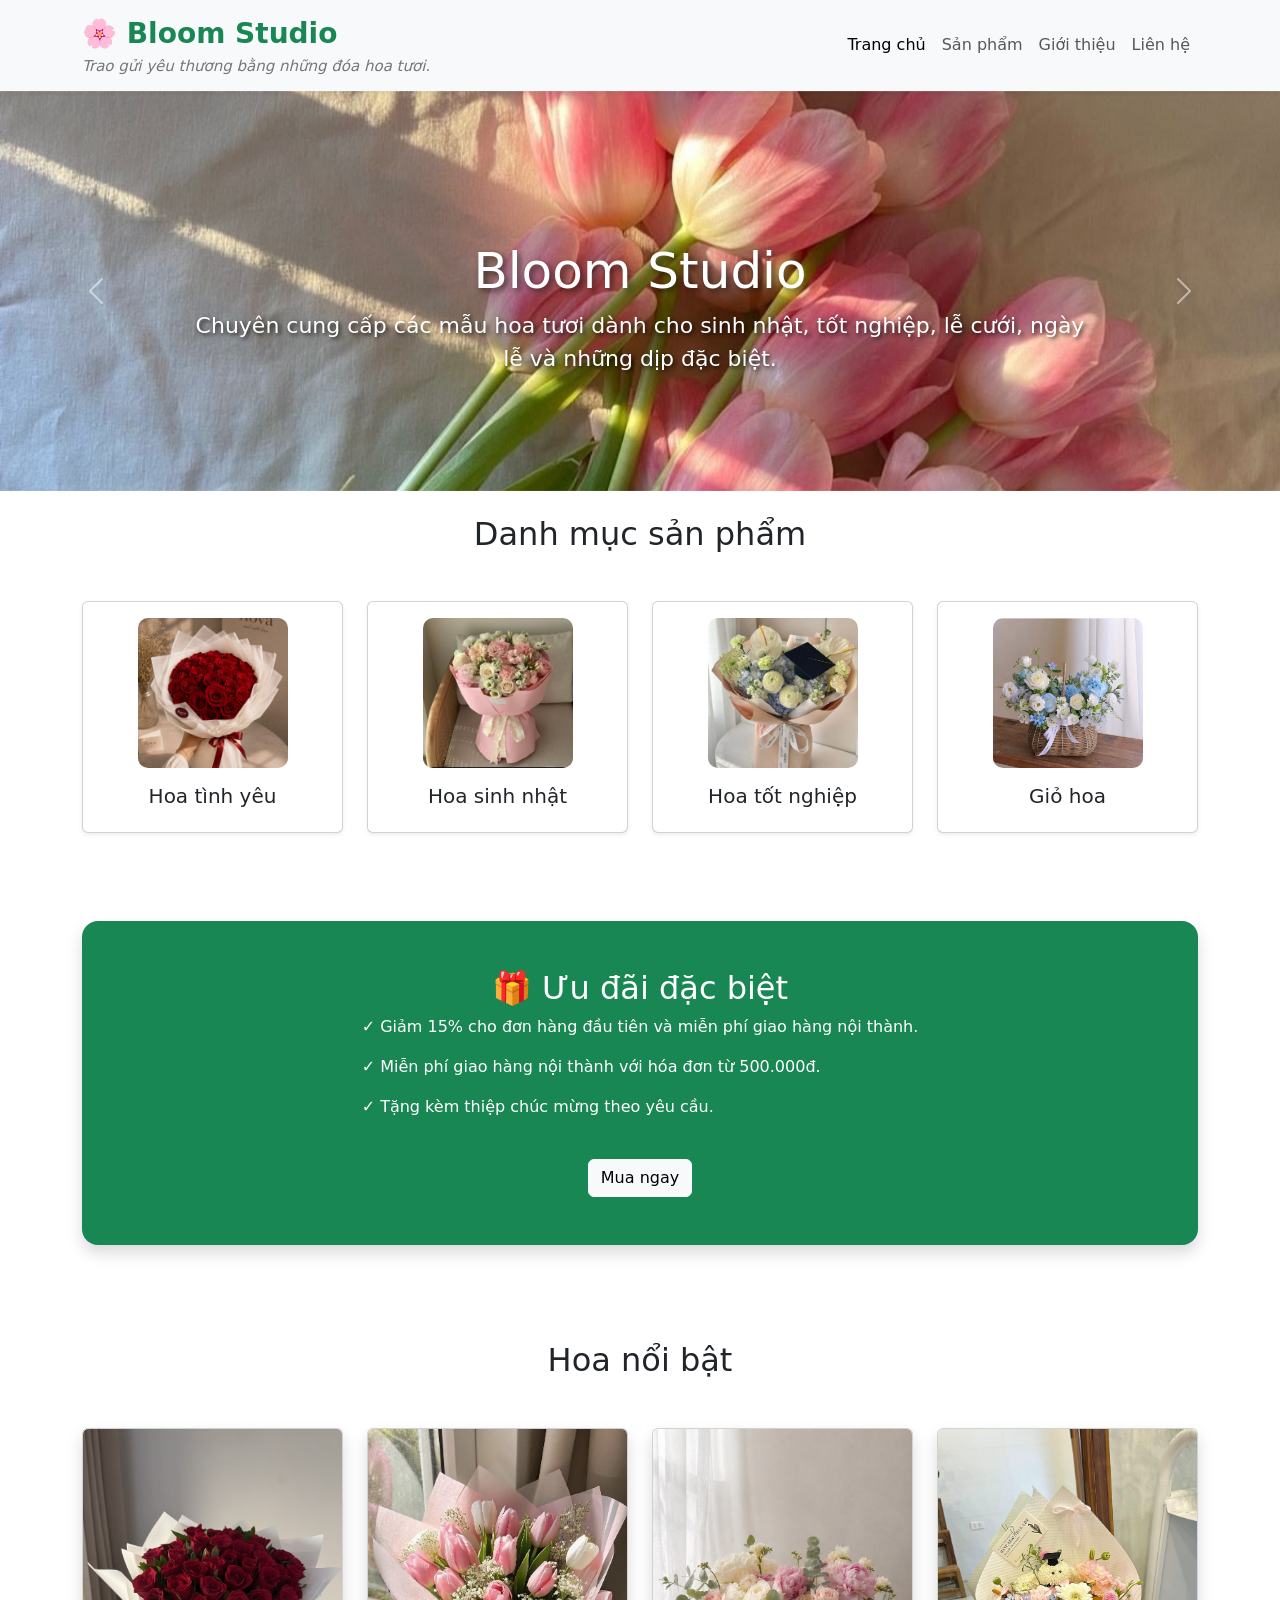
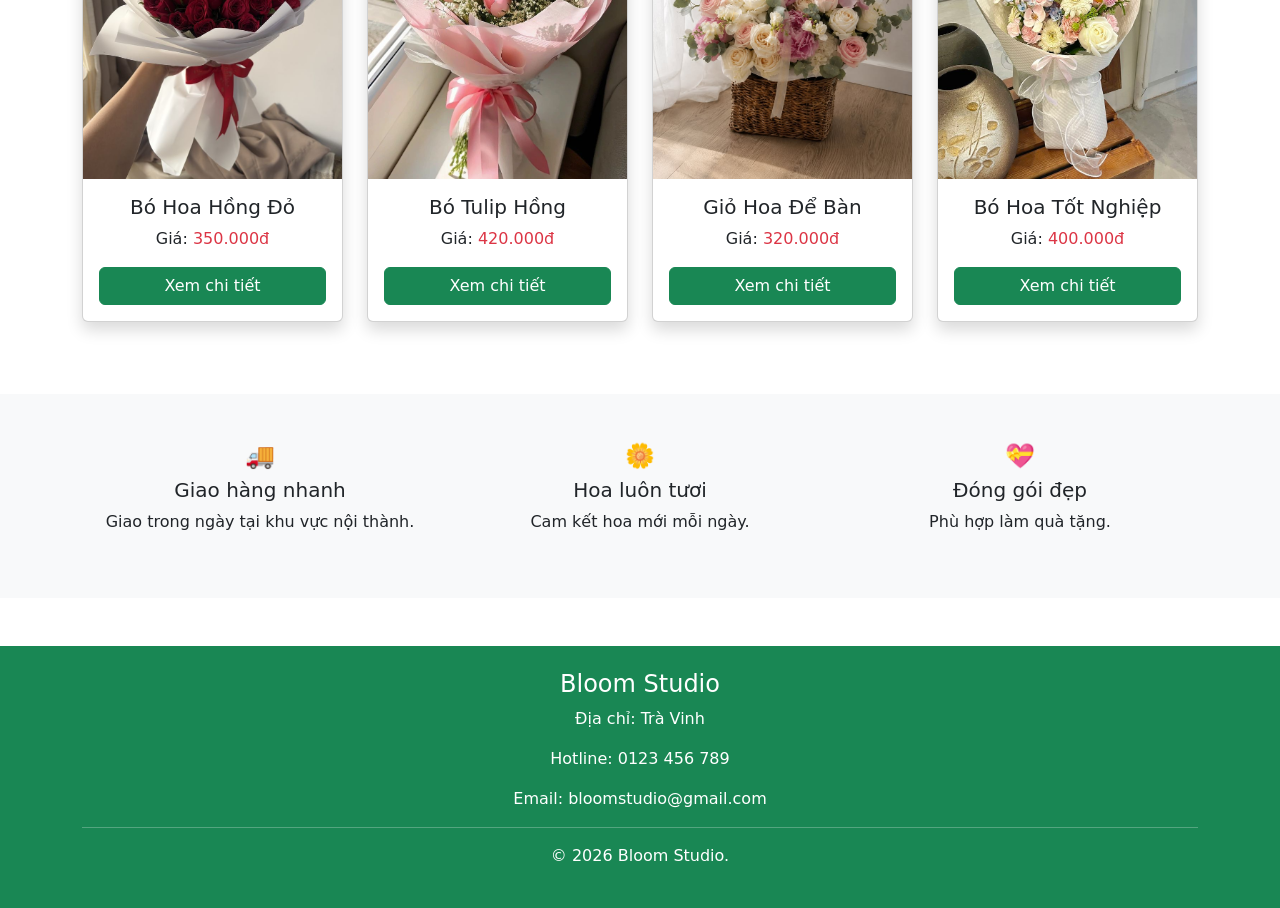
==== index.html @ 94f84751 "update index" ====
<!DOCTYPE html>
<html lang="vi">
<head>
    <meta charset="UTF-8">
    <meta name="viewport" content="width=device-width, initial-scale=1">
        <link href="https://cdn.jsdelivr.net/npm/bootstrap@5.3.7/dist/css/bootstrap.min.css" rel="stylesheet">
        <script src="https://cdn.jsdelivr.net/npm/bootstrap@5.3.8/dist/js/bootstrap.bundle.min.js"></script>
        <link rel="stylesheet" href="css/style.css">
        <title>Bloom Studio - Hoa Tươi</title>
</head>
<body>
    <!--Thanh điều hướng -->
    <nav class="navbar navbar-expand-lg navbar-light bg-light shadow-sm sticky-top">
        <div class="container">
            <!--<a class="navbar-brand fw-bold text-success" href="index.html">&#127800; Bloom Studio</a>-->
            <a class="navbar-brand d-flex flex-column" href="index.html">
                <span class="logo-title">&#127800; Bloom Studio</span>
                <small class="logo-slogan">Trao gửi yêu thương bằng những đóa hoa tươi.</small>

</a>

    <!--Nút menu trên màn hình thu nhỏ -->
            <button class="navbar-toggler" type="button" data-bs-toggle="collapse" data-bs-target="#menu">
                <span class="navbar-toggler-icon"></span>
            </button>

            <div class="collapse navbar-collapse" id="menu">
                <ul class="navbar-nav ms-auto">
                    <li class="nav-item">
                        <a class="nav-link active" href="index.html">Trang chủ</a>
                    </li>

                    <li class="nav-item">
                        <a class="nav-link" href="html/san-pham.html">Sản phẩm</a>
                    </li>

                    <li class="nav-item">
                        <a class="nav-link" href="gioi-thieu.html"> Giới thiệu</a>
                    </li>

                    <li class="nav-item">
                        <a class="nav-link" href="lien-he.html">Liên hệ</a>
                    </li>
                </ul>
            </div>
        </div>
    </nav>

    <!-- CAROUSEL (trình chiếu ảnh) -->
    <div id="banner" class="carousel slide" data-bs-ride="carousel">
        <div class="carousel-inner">
            <div class="carousel-item active">
                <img src="assets/banner1.jpg" class="d-block w-100 banner-img"alt="Banner1">
            </div>
            <div class="carousel-item">
                <img src="assets/banner.jpg"class="d-block w-100 banner-img"alt="Banner2">
            </div>
            <div class="carousel-item">
                <img src="assets/banner3.jpg"class="d-block w-100 banner-img"alt="Banner3">
            </div>
        
            <div class="carousel-caption">
                <h1>Bloom Studio</h1>
                <p>Chuyên cung cấp các mẫu hoa tươi dành cho sinh nhật, tốt nghiệp, lễ cưới,
                ngày lễ và những dịp đặc biệt.</p>
            </div>
        </div>
        <!-- nút trái-->
        <button class="carousel-control-prev"type="button" data-bs-target="#banner" data-bs-slide="prev">
            <span class="carousel-control-prev-icon"></span>
        </button>
        <!-- Nút phải -->
        <button class="carousel-control-next"type="button" data-bs-target="#banner" data-bs-slide="next">
            <span class="carousel-control-next-icon"></span>
        </button>
    </div>

    <!--DANH MỤC-->
    <section class="container py-4">
        <h2 class="text-center mb-5">Danh mục sản phẩm</h2>
        <div class="row text-center">

            <div class="col-md-3 mb-3">
                <div class="card shadow-sm category-card">
                    <div class="card-body">
                        <a href="html/san-pham.html?category=Tình yêu" class="text-decoration-none text-dark">
                            <img src="assets/love.jpg" alt="Hoa tình yêu" class="category-img">
                            <h5 class="mt-3">Hoa tình yêu</h5>
                        </a>
                    </div>
                </div>
            </div>

            <div class="col-md-3 mb-3">
                <div class="card shadow-sm category-card">
                    <div class="card-body">
                        <a href="html/san-pham.html?category=Sinh nhật" class="text-decoration-none text-dark">
                            <img src="assets/birthday.jpg" alt="Hoa sinh nhật" class="category-img">
                            <h5 class="mt-3">Hoa sinh nhật</h5>
                        </a>
                    </div>
                </div>
            </div>

            <div class="col-md-3 mb-3">
                <div class="card shadow-sm category-card">
                    <div class="card-body">
                        <a href="html/san-pham.html?category=Tốt nghiệp" class="text-decoration-none text-dark">
                            <img src="assets/graduation.jpg" alt="Hoa tốt nghiệp" class="category-img">
                            <h5 class="mt-3">Hoa tốt nghiệp</h5>
                        </a>
                    </div>
                </div>
            </div>

            <div class="col-md-3 mb-3">
                <div class="card shadow-sm category-card">
                    <div class="card-body">
                        <a href="html/san-pham.html?category=Giỏ hoa" class="text-decoration-none text-dark">
                            <img src="assets/basket.jpg" alt="Giỏ hoa" class="category-img">
                            <h5 class="mt-3">Giỏ hoa</h5>
                        </a>
                    </div>
                </div>
            </div>
        </div>
    </section>

    <section class="container py-5">
        <div class="bg-success text-white rounded-4 p-5 text-center shadow">
            <h2>&#127873; Ưu đãi đặc biệt</h2>
            <div class="d-inline-block text-start">
                <p>&#10003; Giảm 15% cho đơn hàng đầu tiên và miễn phí giao hàng nội thành.</p>
                <p>&#10003; Miễn phí giao hàng nội thành với hóa đơn từ 500.000đ.</p>
                <p>&#10003; Tặng kèm thiệp chúc mừng theo yêu cầu.</p>
            </div>
            <div class="mt-4">
                <a href="html/san-pham.html" class="btn btn-light"> Mua ngay</a>
            </div>
        </div>
    </section>

    <!--HOA NỔI BẬT-->
    <section class="container py-5">
        <h2 class="text-center mb-5">Hoa nổi bật</h2>
        <div class="row">
            <div class="col-lg-3 col-md-6 mb-4">
                <div class="card shadow h-100">
                    <img src="assets/hoa1.jpg"class="card-img-top">
                    <div class="card-body">
                        <h5>Bó Hoa Hồng Đỏ</h5>
                        <p> Giá: <span class="text-danger"> 350.000đ </span> </p>
                        <a href="chitiet.html?id=1" class="btn btn-success">Xem chi tiết</a>
                    </div>
                </div>
            </div>

            <div class="col-lg-3 col-md-6 mb-4">
                <div class="card shadow h-100">
                    <img src="assets/hoa2.jpg" class="card-img-top">
                    <div class="card-body">
                        <h5>Bó Tulip Hồng</h5>
                        <p> Giá: <span class="text-danger"> 420.000đ </span></p>
                        <a href="chitiet.html?id=2"class="btn btn-success">Xem chi tiết</a>
                    </div>
                </div>
            </div>

            <div class="col-lg-3 col-md-6 mb-4">
                <div class="card shadow h-100">
                    <img src="assets/hoa3.jpg" class="card-img-top">
                    <div class="card-body">
                        <h5>Giỏ Hoa Để Bàn</h5>
                        <p> Giá: <span class="text-danger"> 320.000đ</span> </p>
                        <a href="chitiet.html?id=3"class="btn btn-success"> Xem chi tiết</a>
                    </div>
                </div>
            </div>

            <div class="col-lg-3 col-md-6 mb-4">
                <div class="card shadow h-100">
                    <img src="assets/hoa4.jpg" class="card-img-top">
                    <div class="card-body">
                        <h5>Bó Hoa Tốt Nghiệp</h5>
                        <p> Giá: <span class="text-danger"> 400.000đ</span> </p>
                        <a href="chitiet.html?id=3"class="btn btn-success"> Xem chi tiết</a>
                    </div>
                </div>
            </div>

        </div>
    </section>

    <!-- CAM KẾT -->
    <section class="bg-light py-5">
        <div class="container">
            <div class="row text-center">
                <div class="col-md-4">
                    <h4>🚚</h4>
                    <h5>Giao hàng nhanh</h5>
                    <p> Giao trong ngày tại khu vực nội thành.</p>
                </div>

                <div class="col-md-4">
                    <h4>🌼</h4>
                    <h5>Hoa luôn tươi</h5>
                    <p>Cam kết hoa mới mỗi ngày.</p>
                </div>

                <div class="col-md-4">
                    <h4>💝</h4>
                    <h5>Đóng gói đẹp</h5>
                    <p> Phù hợp làm quà tặng.</p>
                </div>
            </div>
        </div>

    </section>

    <!--  FOOTER -->
    <footer class="bg-success text-white mt-5">
        <div class="container py-4 text-center">
            <h4>Bloom Studio</h4>
            <p>Địa chỉ: Trà Vinh</p>
            <p>Hotline: 0123 456 789</p>
            <p> Email: bloomstudio@gmail.com</p>
            <hr>
            <p> © 2026 Bloom Studio. </p>
        </div>
    </footer>
    <script src="js/script.js"></script>
</body>
</html>
---- css/style.css ----
.banner-img{
    width: 100%;
    height: 400px;
    object-fit: cover;
}
.logo-title{
    font-size: 28px;
    font-weight: bold;
    color: #198754;
}

.logo-slogan{
    font-size: 15px;
    font-style: italic;
    color: #777;
}
/*hoa nổi bật*/
.card-body{
    display: flex;
    flex-direction: column; /*chiều dọc*/
    text-align: center;
}
.card-body .btn{
    margin-top: auto;
}
.card-title{
    min-height: 60px;
}
.card-img-top{
    height: 350px;
    object-fit: cover;
    transition: transform 0.4s ease;    
}
/* Card sản phẩm */
.card{
    transition: all 0.3s ease;
    overflow: hidden;
}
/* Hiệu ứng khi rê chuột */
.card:hover{
    transform: translateY(-8px);
    box-shadow: 0 10px 25px rgba(0,0,0,0.2);
}
/* Phóng to ảnh */
.card:hover .card-img-top{
    transform: scale(1.1);
}

/*trình chiếu ảnh*/
.carousel-caption{
    bottom: 20%;
}
.carousel-caption h1{
    font-size:50px;
    /*font-weight:bold;*/
    color:white;
    text-shadow:3px 3px 6px rgba(0,0,0,.6);
}
.carousel-caption p{
    font-size:22px;
    color:white;
    text-shadow:2px 2px 4px rgba(0,0,0,.8);
}

/*danh mục (ảnh)*/
.category-img{
    width: 150px;
    height: 150px;
    object-fit: cover;
    border-radius: 10px;
    display: block;
    margin: 0 auto;
    transition: transform 0.3s ease;
}
.category-card:hover .category-img{
    transform: scale(1.15);
}
.category-card{
    transition: all 0.3s ease;
}
.category-card:hover{
    transform: translateY(-5px);
    box-shadow: 0 8px 20px rgba(0,0,0,0.2);
}
.category-card:hover .category-img{
    transform: scale(1.15);
}
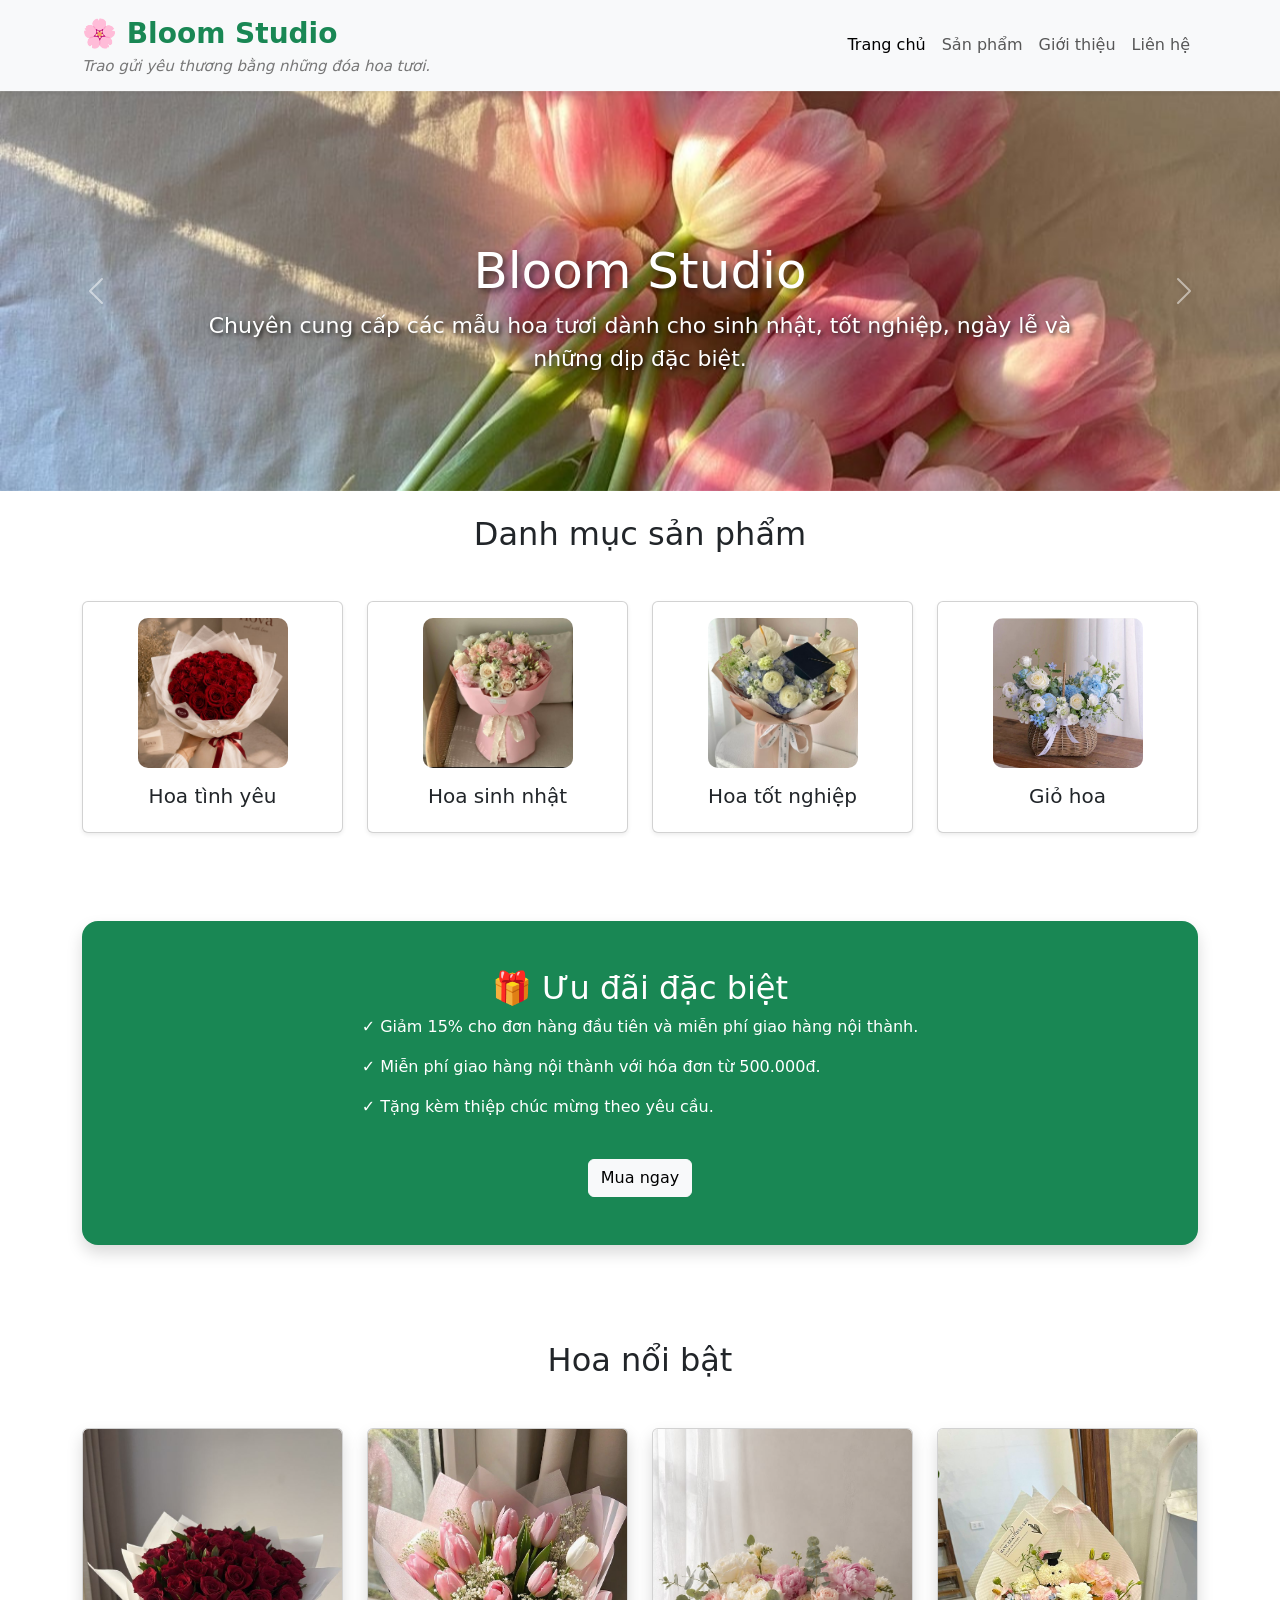
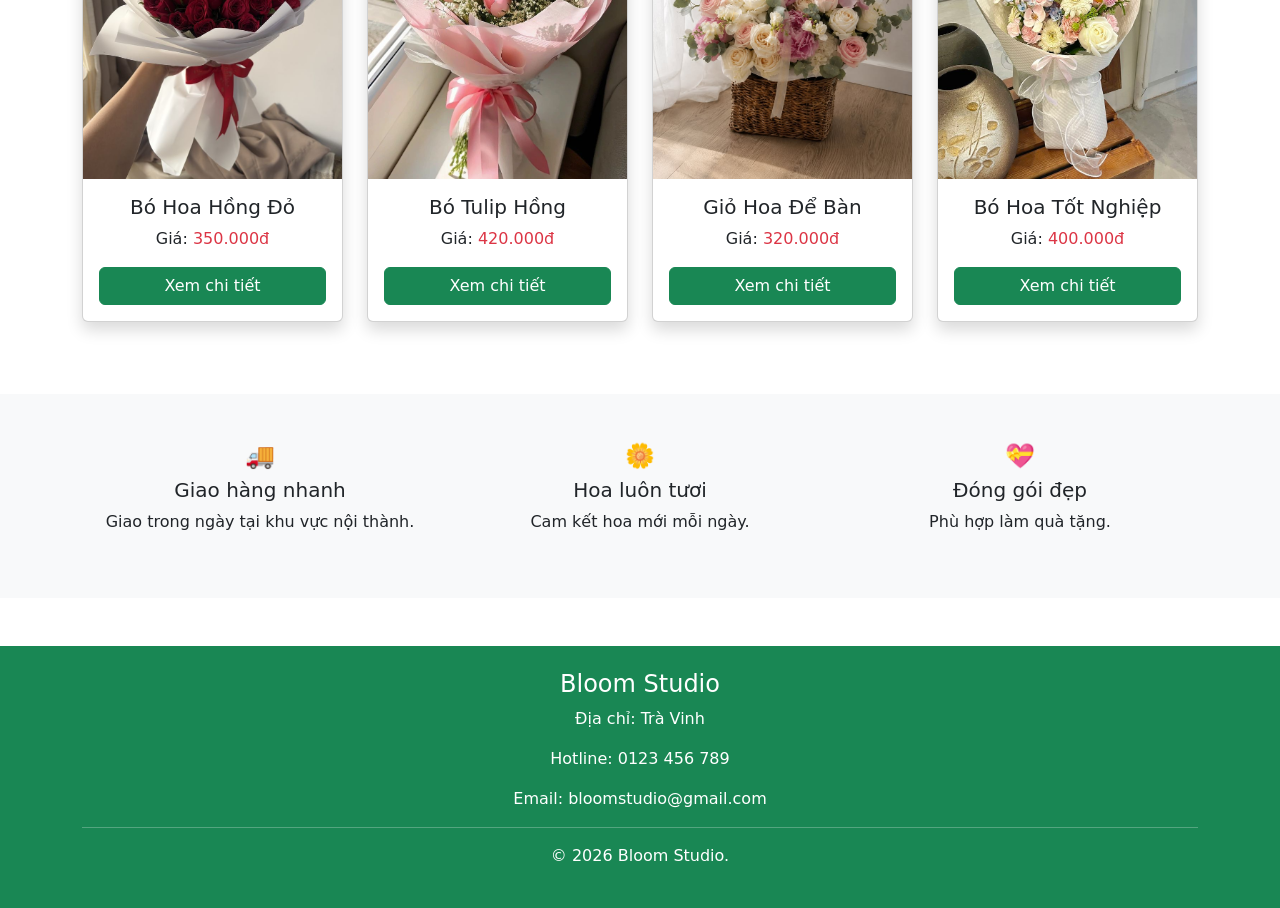
==== commit 35bee8a7: "update index, js" ====
--- a/index.html
+++ b/index.html
@@ -61,8 +61,8 @@
         
             <div class="carousel-caption">
                 <h1>Bloom Studio</h1>
-                <p>Chuyên cung cấp các mẫu hoa tươi dành cho sinh nhật, tốt nghiệp, lễ cưới,
-                ngày lễ và những dịp đặc biệt.</p>
+                <p>Chuyên cung cấp các mẫu hoa tươi dành cho sinh nhật, tốt nghiệp, 
+                    ngày lễ và những dịp đặc biệt.</p>
             </div>
         </div>
         <!-- nút trái-->
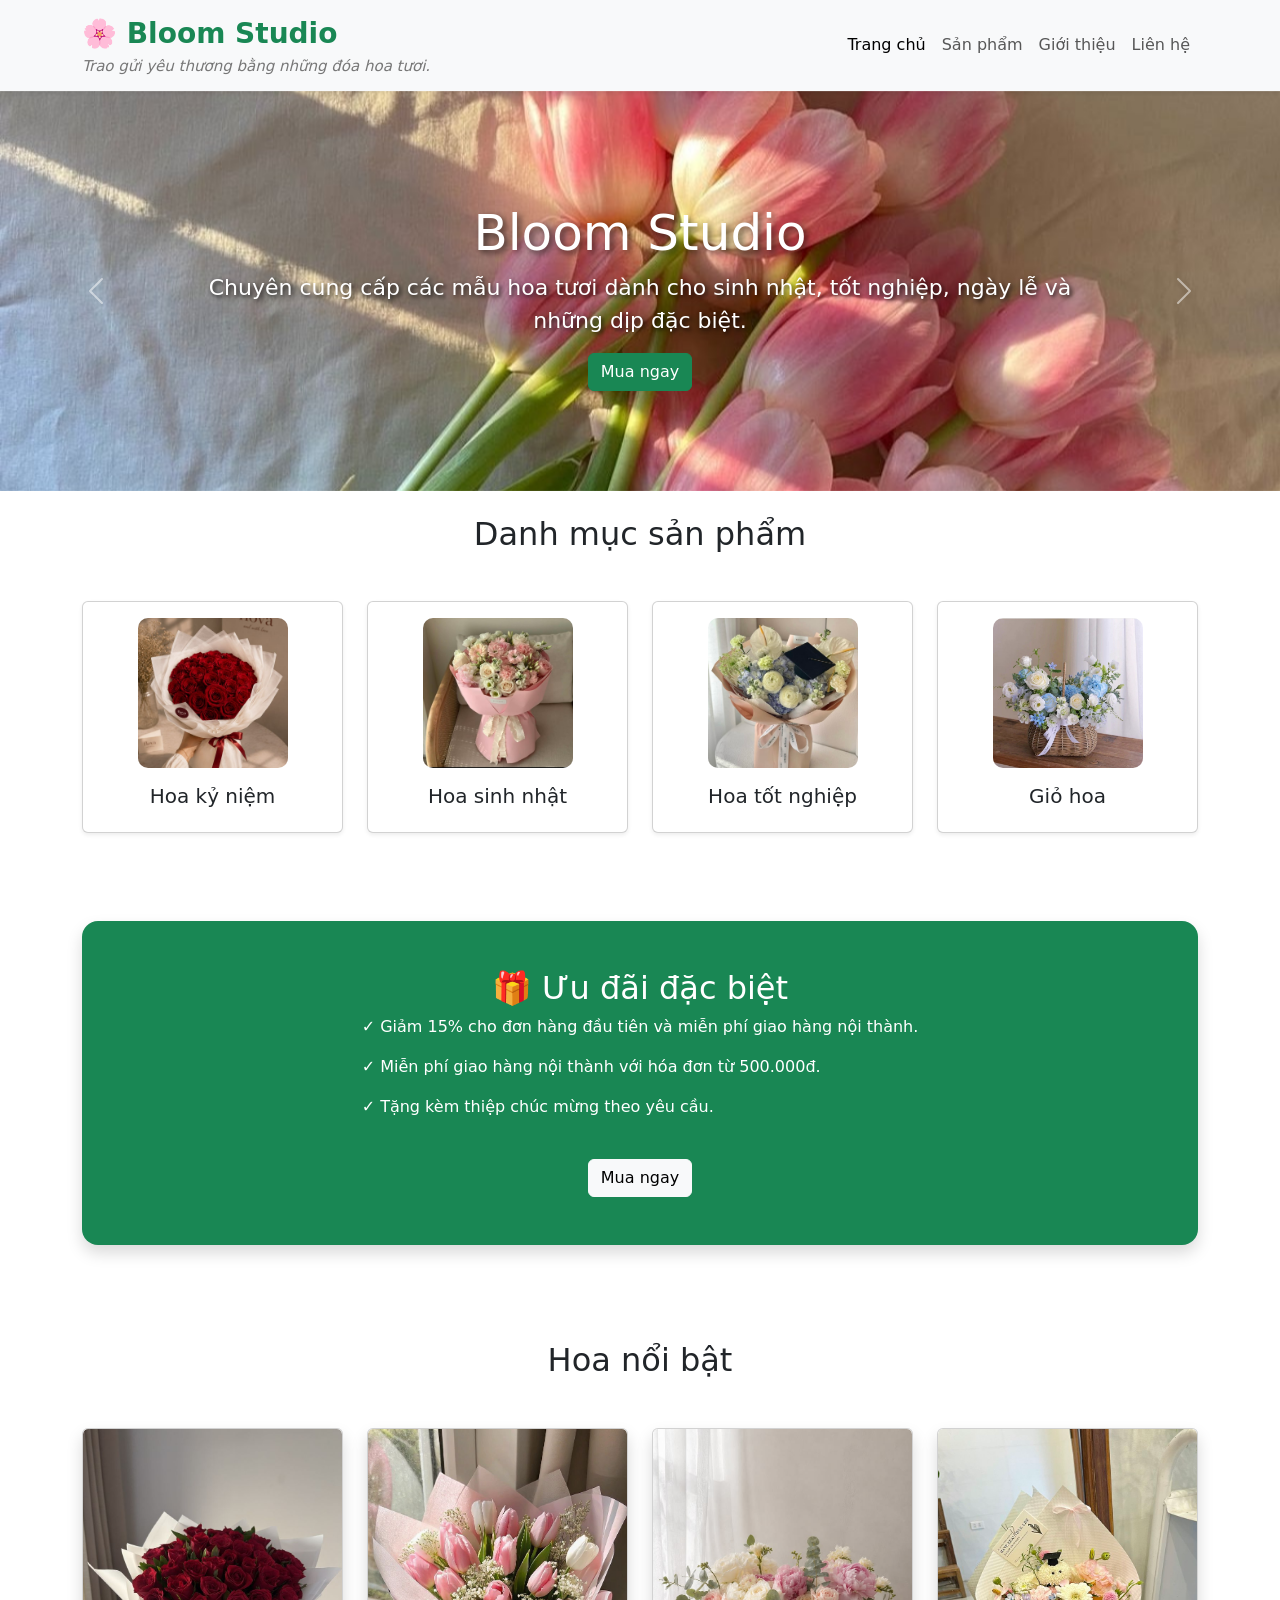
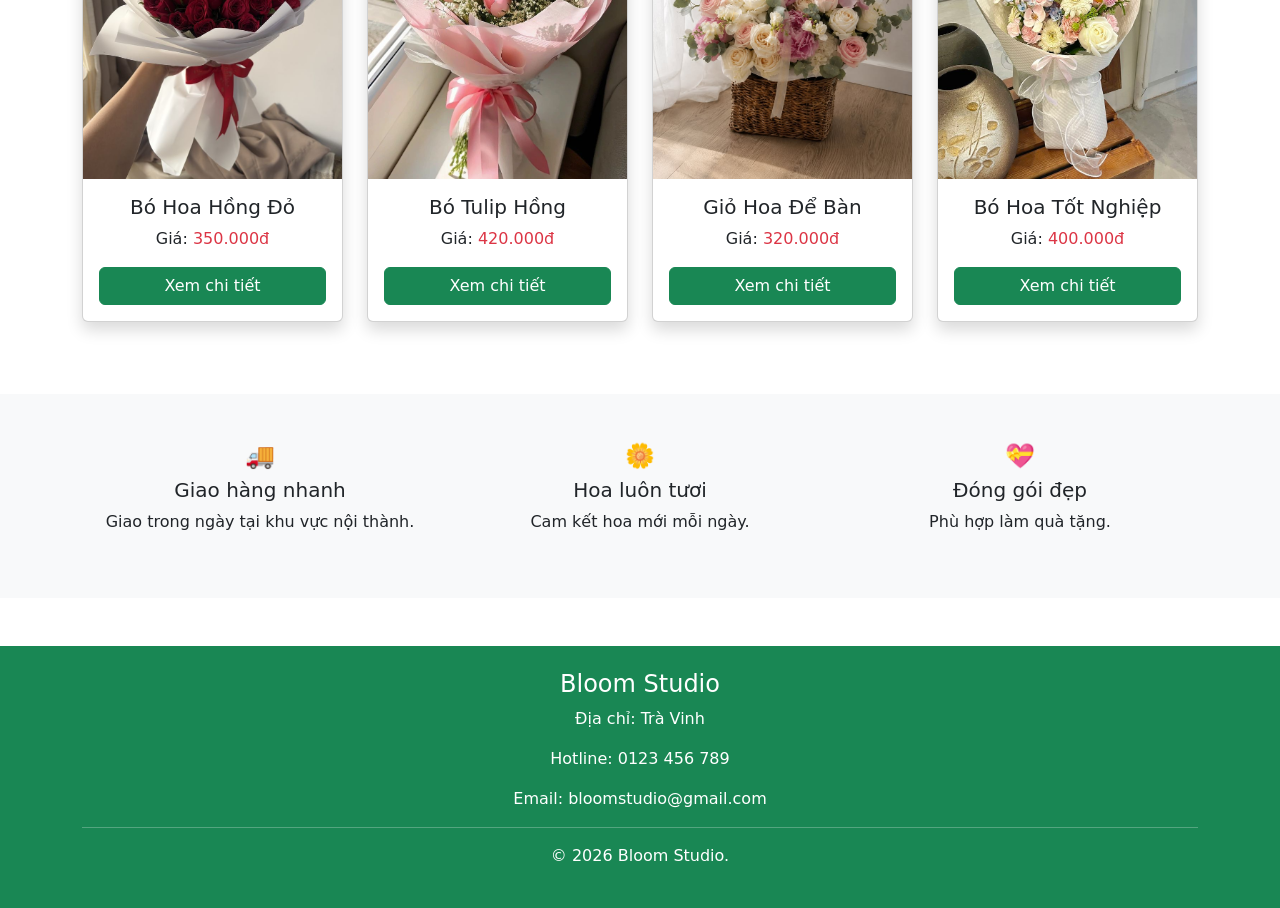
==== commit e5b0022a: "update sanpham" ====
--- a/index.html
+++ b/index.html
@@ -62,7 +62,8 @@
             <div class="carousel-caption">
                 <h1>Bloom Studio</h1>
                 <p>Chuyên cung cấp các mẫu hoa tươi dành cho sinh nhật, tốt nghiệp, 
-                    ngày lễ và những dịp đặc biệt.</p>
+                ngày lễ và những dịp đặc biệt.</p>
+                <a href="html/san-pham.html" class="btn btn-success">Mua ngay</a>
             </div>
         </div>
         <!-- nút trái-->
@@ -83,9 +84,9 @@
             <div class="col-md-3 mb-3">
                 <div class="card shadow-sm category-card">
                     <div class="card-body">
-                        <a href="html/san-pham.html?category=Tình yêu" class="text-decoration-none text-dark">
-                            <img src="assets/love.jpg" alt="Hoa tình yêu" class="category-img">
-                            <h5 class="mt-3">Hoa tình yêu</h5>
+                        <a href="html/san-pham.html?category=Kỷ niệm" class="text-decoration-none text-dark">
+                            <img src="assets/love.jpg" alt="Hoa kỷ niệm" class="category-img">
+                            <h5 class="mt-3">Hoa kỷ niệm</h5>
                         </a>
                     </div>
                 </div>
--- a/css/style.css
+++ b/css/style.css
@@ -85,5 +85,45 @@
 .category-card:hover .category-img{
     transform: scale(1.15);
 }
-
-
+/*trang sp*/
+.product-card{
+    border: none;
+    border-radius: 12px;
+    overflow: hidden;
+    transition: .3s;
+    box-shadow: 0 5px 15px rgba(0,0,0,.1);
+}
+.product-card:hover{
+    transform: translateY(-8px);
+    box-shadow: 0 12px 25px rgba(0,0,0,.18);
+}
+.product-card .card-img-top{
+    height:280px;
+    width:100%;
+    object-fit:cover;
+    transition:.4s;
+}
+.product-card:hover .card-img-top{
+    transform:scale(1.08);
+}
+.product-card .card-body{
+    display:flex;
+    flex-direction:column;
+}
+.product-card .card-title{
+    min-height:55px;
+    font-size:18px;
+    font-weight:600;
+}
+.product-card p{
+    margin-bottom:15px;
+}
+.product-card .text-danger{
+    font-weight:bold;
+    font-size:18px;
+}
+.product-card .btn{
+    margin-top:auto;
+    width:100%;
+    border-radius:5px;
+}
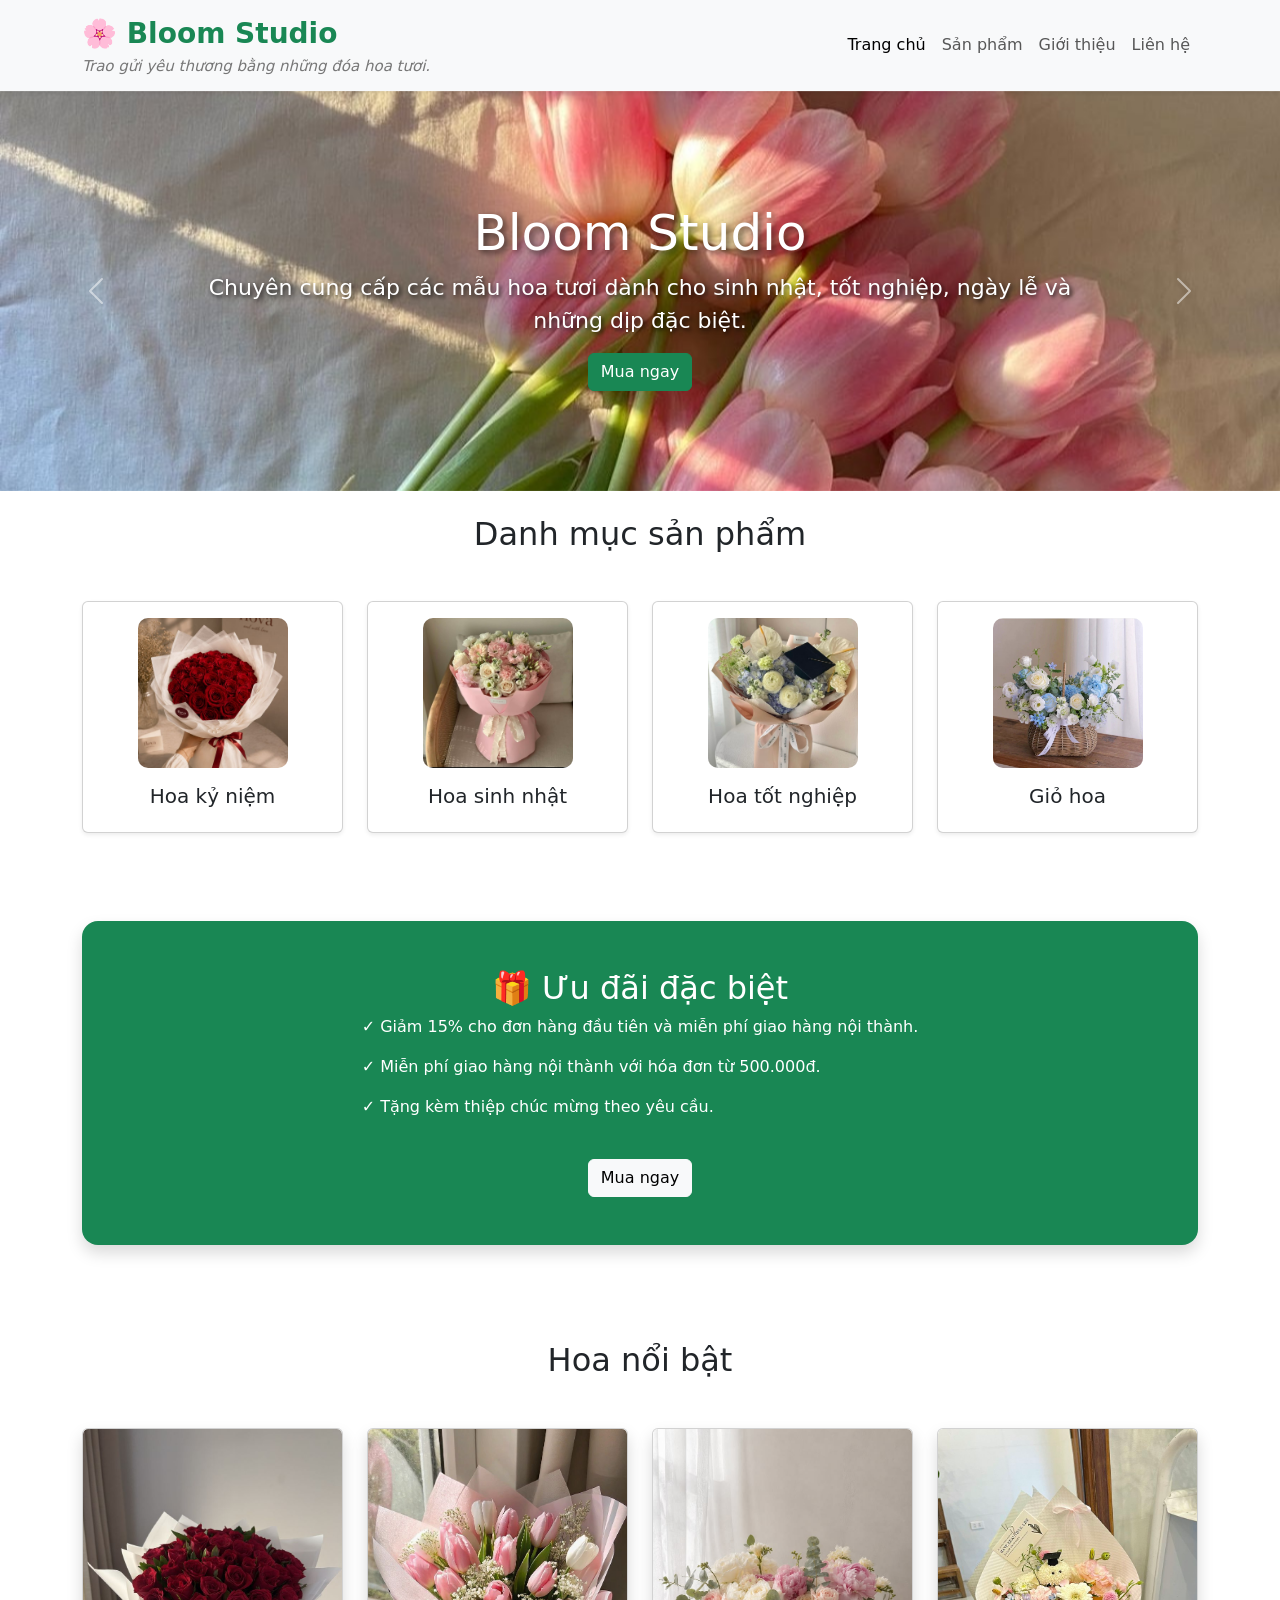
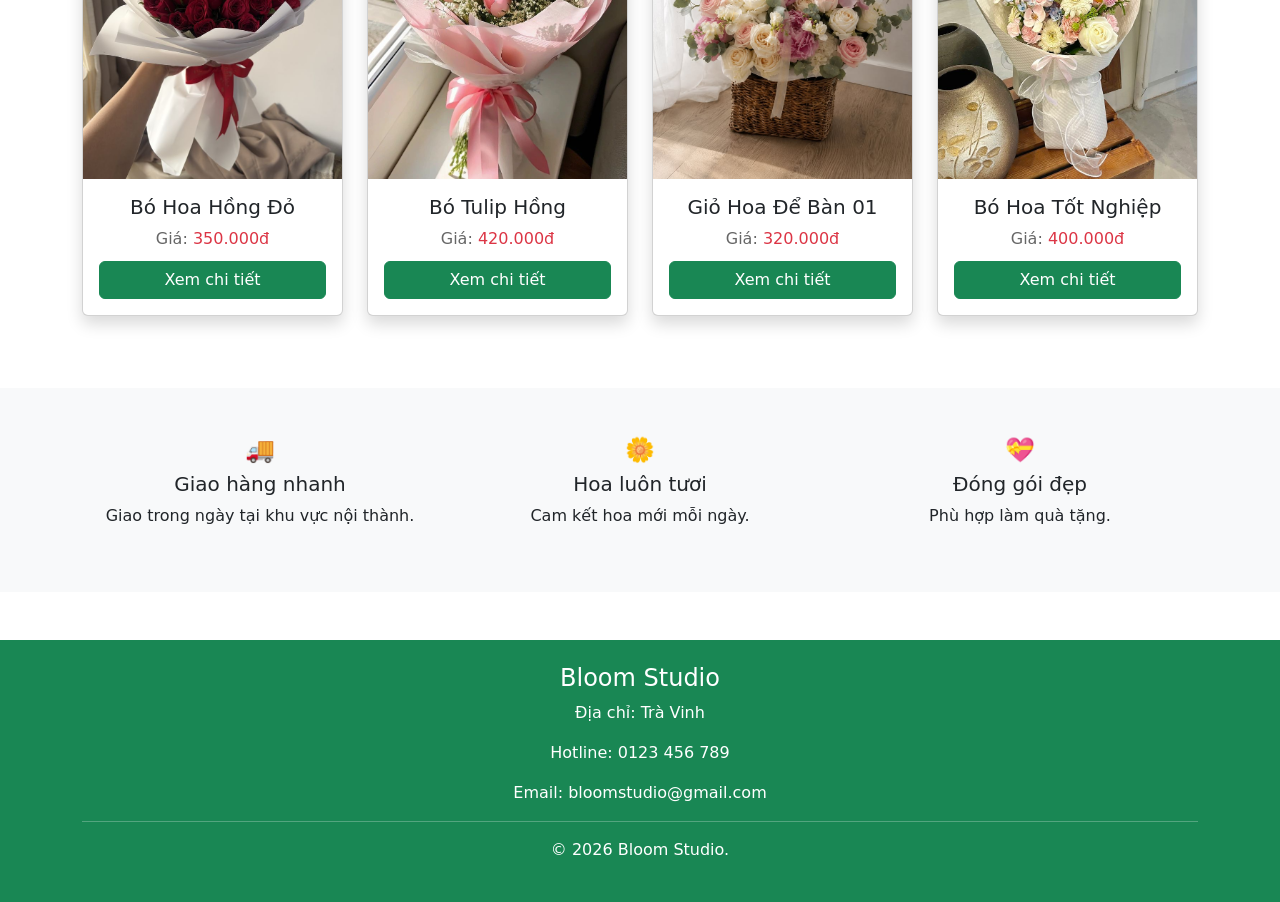
==== commit 1a54094c: "update sanpham" ====
--- a/index.html
+++ b/index.html
@@ -12,7 +12,6 @@
     <!--Thanh điều hướng -->
     <nav class="navbar navbar-expand-lg navbar-light bg-light shadow-sm sticky-top">
         <div class="container">
-            <!--<a class="navbar-brand fw-bold text-success" href="index.html">&#127800; Bloom Studio</a>-->
             <a class="navbar-brand d-flex flex-column" href="index.html">
                 <span class="logo-title">&#127800; Bloom Studio</span>
                 <small class="logo-slogan">Trao gửi yêu thương bằng những đóa hoa tươi.</small>
@@ -171,7 +170,7 @@
                 <div class="card shadow h-100">
                     <img src="assets/hoa3.jpg" class="card-img-top">
                     <div class="card-body">
-                        <h5>Giỏ Hoa Để Bàn</h5>
+                        <h5>Giỏ Hoa Để Bàn 01</h5>
                         <p> Giá: <span class="text-danger"> 320.000đ</span> </p>
                         <a href="chitiet.html?id=3"class="btn btn-success"> Xem chi tiết</a>
                     </div>
@@ -197,19 +196,19 @@
         <div class="container">
             <div class="row text-center">
                 <div class="col-md-4">
-                    <h4>🚚</h4>
+                    <h4>&#128666</h4>
                     <h5>Giao hàng nhanh</h5>
                     <p> Giao trong ngày tại khu vực nội thành.</p>
                 </div>
 
                 <div class="col-md-4">
-                    <h4>🌼</h4>
+                    <h4>&#127804;</h4>
                     <h5>Hoa luôn tươi</h5>
                     <p>Cam kết hoa mới mỗi ngày.</p>
                 </div>
 
                 <div class="col-md-4">
-                    <h4>💝</h4>
+                    <h4>&#128157</h4>
                     <h5>Đóng gói đẹp</h5>
                     <p> Phù hợp làm quà tặng.</p>
                 </div>
--- a/css/style.css
+++ b/css/style.css
@@ -116,14 +116,23 @@
     font-weight:600;
 }
 .product-card p{
-    margin-bottom:15px;
+    margin-bottom:30px;
 }
 .product-card .text-danger{
-    font-weight:bold;
     font-size:18px;
 }
 .product-card .btn{
     margin-top:auto;
     width:100%;
     border-radius:5px;
+}
+.card-body p{
+    margin-bottom:10px;
+    margin-top:auto;
+    font-size:16px;
+    color:#666;
+}
+.card-title{
+    font-weight:900;
+    min-height:50px;
 }
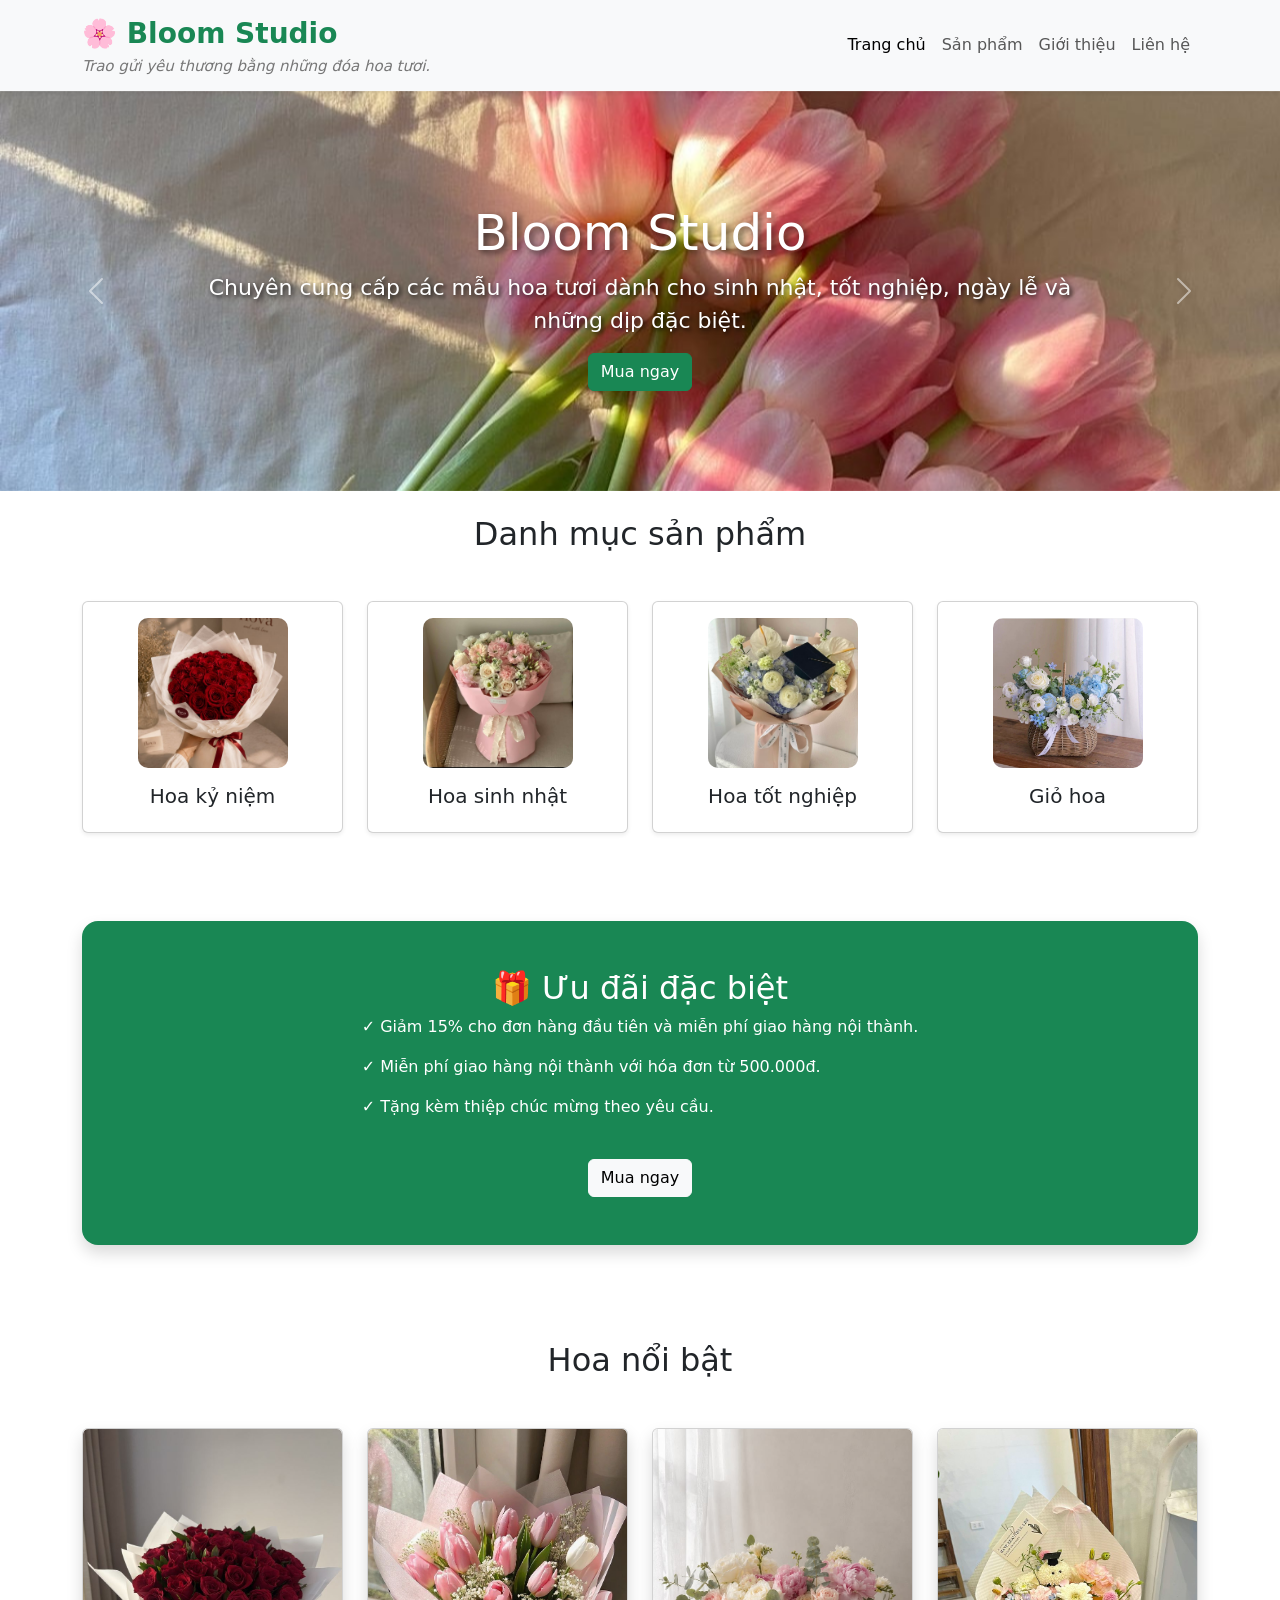
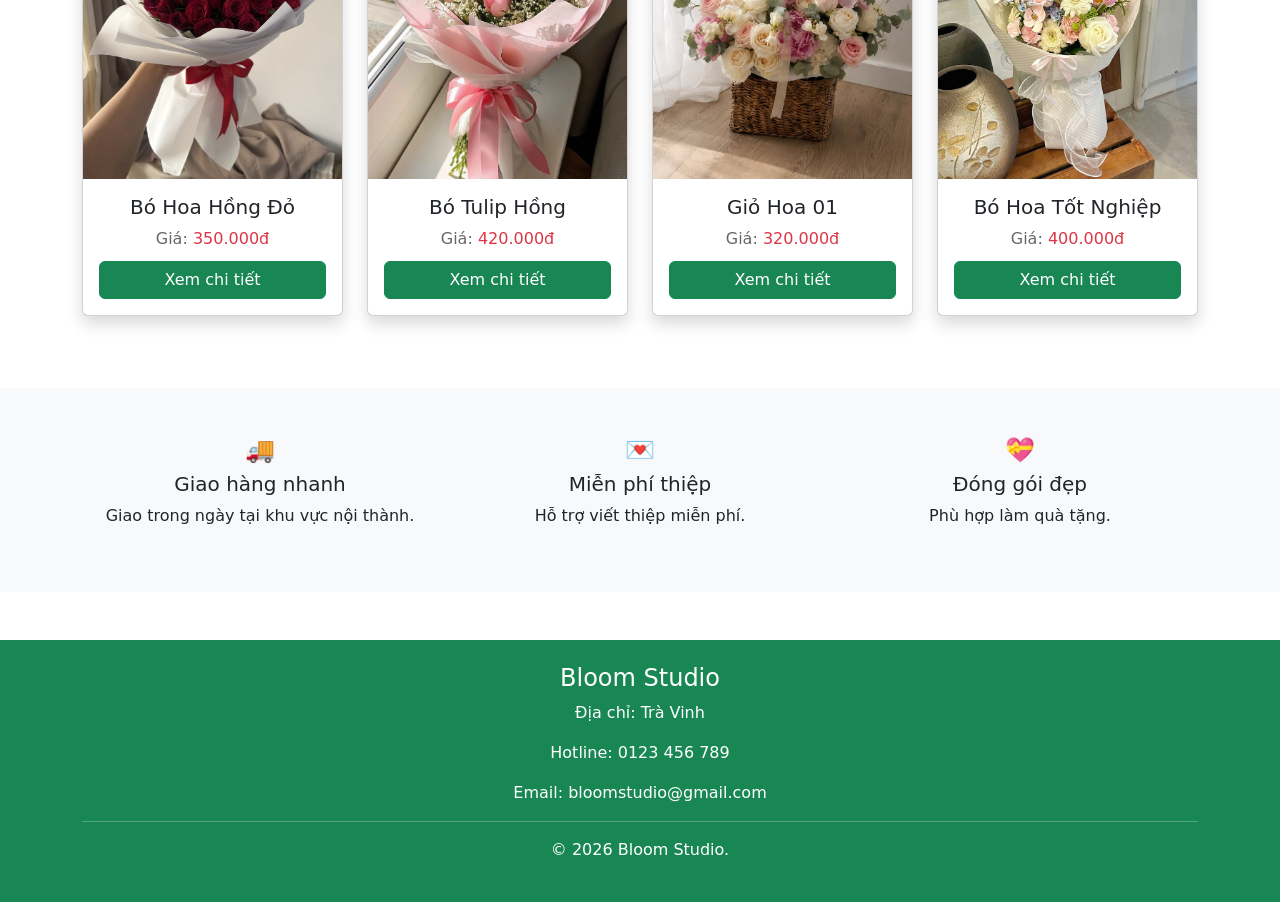
==== commit a9f1ff95: "update sanpham" ====
--- a/index.html
+++ b/index.html
@@ -150,7 +150,7 @@
                     <div class="card-body">
                         <h5>Bó Hoa Hồng Đỏ</h5>
                         <p> Giá: <span class="text-danger"> 350.000đ </span> </p>
-                        <a href="chitiet.html?id=1" class="btn btn-success">Xem chi tiết</a>
+                        <a href="html/chi-tiet.html?id=1" class="btn btn-success">Xem chi tiết</a>
                     </div>
                 </div>
             </div>
@@ -161,7 +161,7 @@
                     <div class="card-body">
                         <h5>Bó Tulip Hồng</h5>
                         <p> Giá: <span class="text-danger"> 420.000đ </span></p>
-                        <a href="chitiet.html?id=2"class="btn btn-success">Xem chi tiết</a>
+                        <a href="html/chi-tiet.html?id=6"class="btn btn-success">Xem chi tiết</a>
                     </div>
                 </div>
             </div>
@@ -170,9 +170,9 @@
                 <div class="card shadow h-100">
                     <img src="assets/hoa3.jpg" class="card-img-top">
                     <div class="card-body">
-                        <h5>Giỏ Hoa Để Bàn 01</h5>
+                        <h5>Giỏ Hoa 01</h5>
                         <p> Giá: <span class="text-danger"> 320.000đ</span> </p>
-                        <a href="chitiet.html?id=3"class="btn btn-success"> Xem chi tiết</a>
+                        <a href="html/chi-tiet.html?id=15"class="btn btn-success"> Xem chi tiết</a>
                     </div>
                 </div>
             </div>
@@ -183,11 +183,10 @@
                     <div class="card-body">
                         <h5>Bó Hoa Tốt Nghiệp</h5>
                         <p> Giá: <span class="text-danger"> 400.000đ</span> </p>
-                        <a href="chitiet.html?id=3"class="btn btn-success"> Xem chi tiết</a>
-                    </div>
-                </div>
-            </div>
-
+                        <a href="html/chi-tiet.html?id=11"class="btn btn-success"> Xem chi tiết</a>
+                    </div>
+                </div>
+            </div>
         </div>
     </section>
 
@@ -202,9 +201,9 @@
                 </div>
 
                 <div class="col-md-4">
-                    <h4>&#127804;</h4>
-                    <h5>Hoa luôn tươi</h5>
-                    <p>Cam kết hoa mới mỗi ngày.</p>
+                    <h4>&#128140;</h4>
+                    <h5>Miễn phí thiệp</h5>
+                    <p>Hỗ trợ viết thiệp miễn phí.</p>
                 </div>
 
                 <div class="col-md-4">
--- a/css/style.css
+++ b/css/style.css
@@ -135,4 +135,11 @@
 .card-title{
     font-weight:900;
     min-height:50px;
-}+}
+/*chi tiết*/
+.product-detail-img {
+    max-width: 100%;
+    height: auto;
+    border-radius: 12px;
+    box-shadow: 0 4px 15px rgba(0,0,0,0.1);
+}
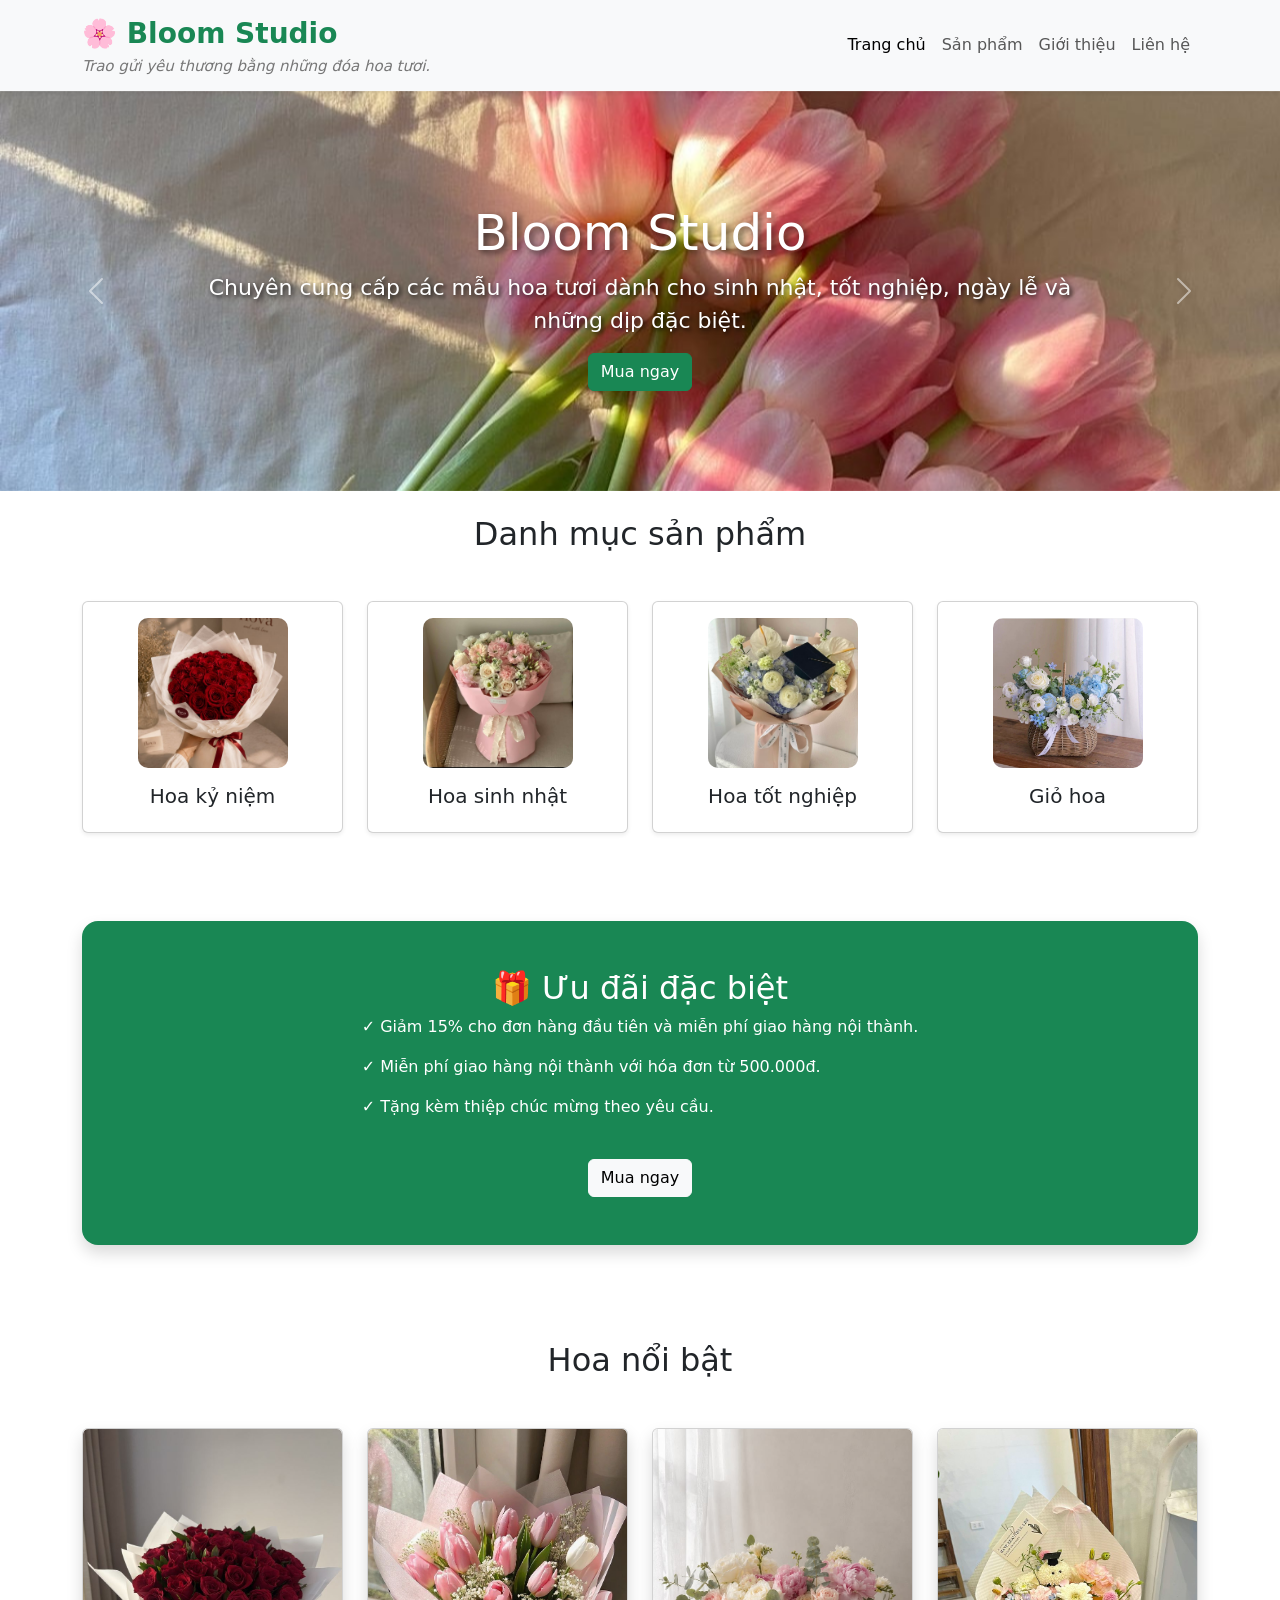
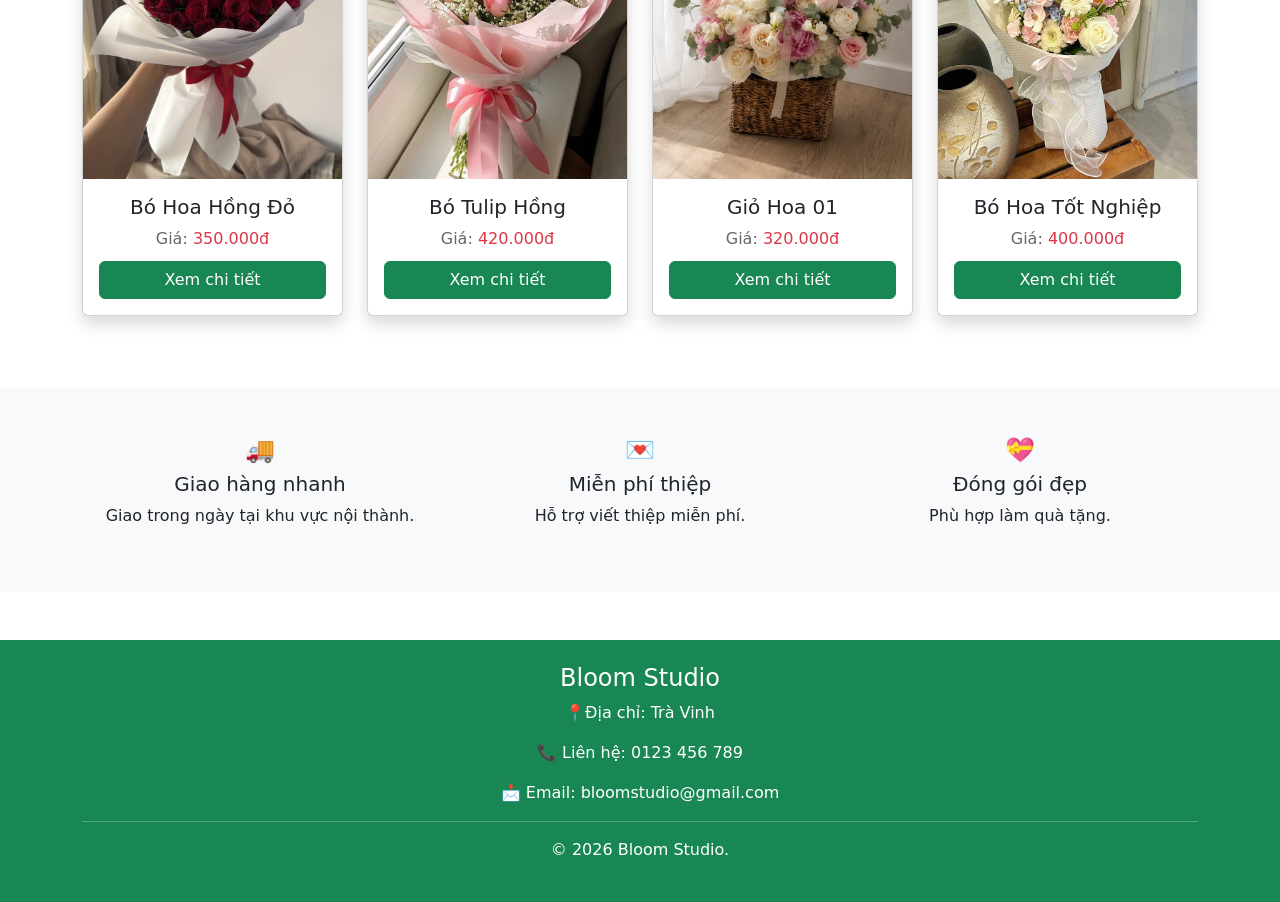
==== commit 117630a0: "update" ====
--- a/index.html
+++ b/index.html
@@ -15,8 +15,7 @@
             <a class="navbar-brand d-flex flex-column" href="index.html">
                 <span class="logo-title">&#127800; Bloom Studio</span>
                 <small class="logo-slogan">Trao gửi yêu thương bằng những đóa hoa tươi.</small>
-
-</a>
+            </a>
 
     <!--Nút menu trên màn hình thu nhỏ -->
             <button class="navbar-toggler" type="button" data-bs-toggle="collapse" data-bs-target="#menu">
@@ -140,7 +139,7 @@
         </div>
     </section>
 
-    <!--HOA NỔI BẬT-->
+    <!--sản phẩm nổi bật-->
     <section class="container py-5">
         <h2 class="text-center mb-5">Hoa nổi bật</h2>
         <div class="row">
@@ -190,7 +189,7 @@
         </div>
     </section>
 
-    <!-- CAM KẾT -->
+    <!--cam kết-->
     <section class="bg-light py-5">
         <div class="container">
             <div class="row text-center">
@@ -199,13 +198,11 @@
                     <h5>Giao hàng nhanh</h5>
                     <p> Giao trong ngày tại khu vực nội thành.</p>
                 </div>
-
                 <div class="col-md-4">
                     <h4>&#128140;</h4>
                     <h5>Miễn phí thiệp</h5>
                     <p>Hỗ trợ viết thiệp miễn phí.</p>
                 </div>
-
                 <div class="col-md-4">
                     <h4>&#128157</h4>
                     <h5>Đóng gói đẹp</h5>
@@ -213,16 +210,15 @@
                 </div>
             </div>
         </div>
-
-    </section>
-
-    <!--  FOOTER -->
+    </section>
+
+    <!--footer-->
     <footer class="bg-success text-white mt-5">
         <div class="container py-4 text-center">
             <h4>Bloom Studio</h4>
-            <p>Địa chỉ: Trà Vinh</p>
-            <p>Hotline: 0123 456 789</p>
-            <p> Email: bloomstudio@gmail.com</p>
+            <p> 📍Địa chỉ: Trà Vinh</p>
+            <p> 📞 Liên hệ: 0123 456 789</p>
+            <p> 📩 Email: bloomstudio@gmail.com</p>
             <hr>
             <p> © 2026 Bloom Studio. </p>
         </div>
--- a/css/style.css
+++ b/css/style.css
@@ -138,8 +138,10 @@
 }
 /*chi tiết*/
 .product-detail-img {
-    max-width: 100%;
-    height: auto;
-    border-radius: 12px;
+    width: 100%;
+    max-width:430px;
+    height:520px;
+    object-fit:cover;
+    border-radius: 15px;
     box-shadow: 0 4px 15px rgba(0,0,0,0.1);
 }
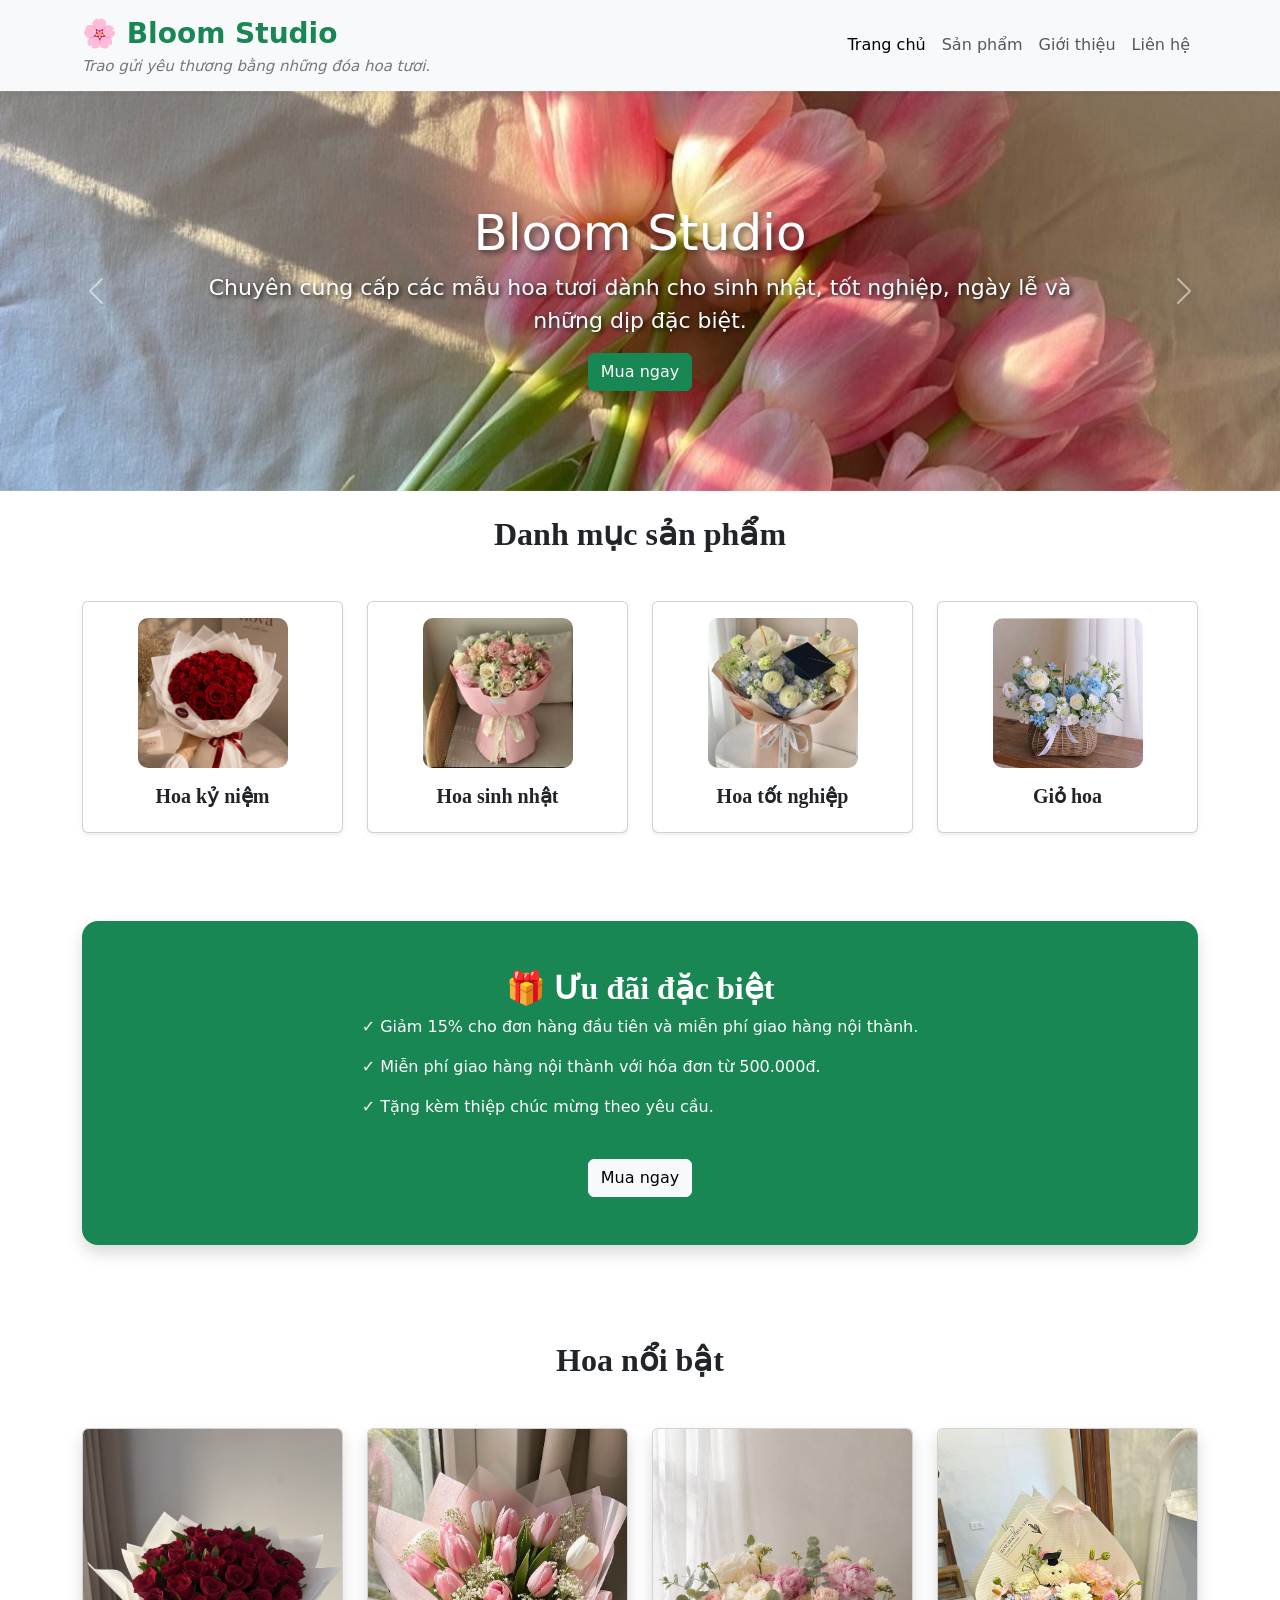
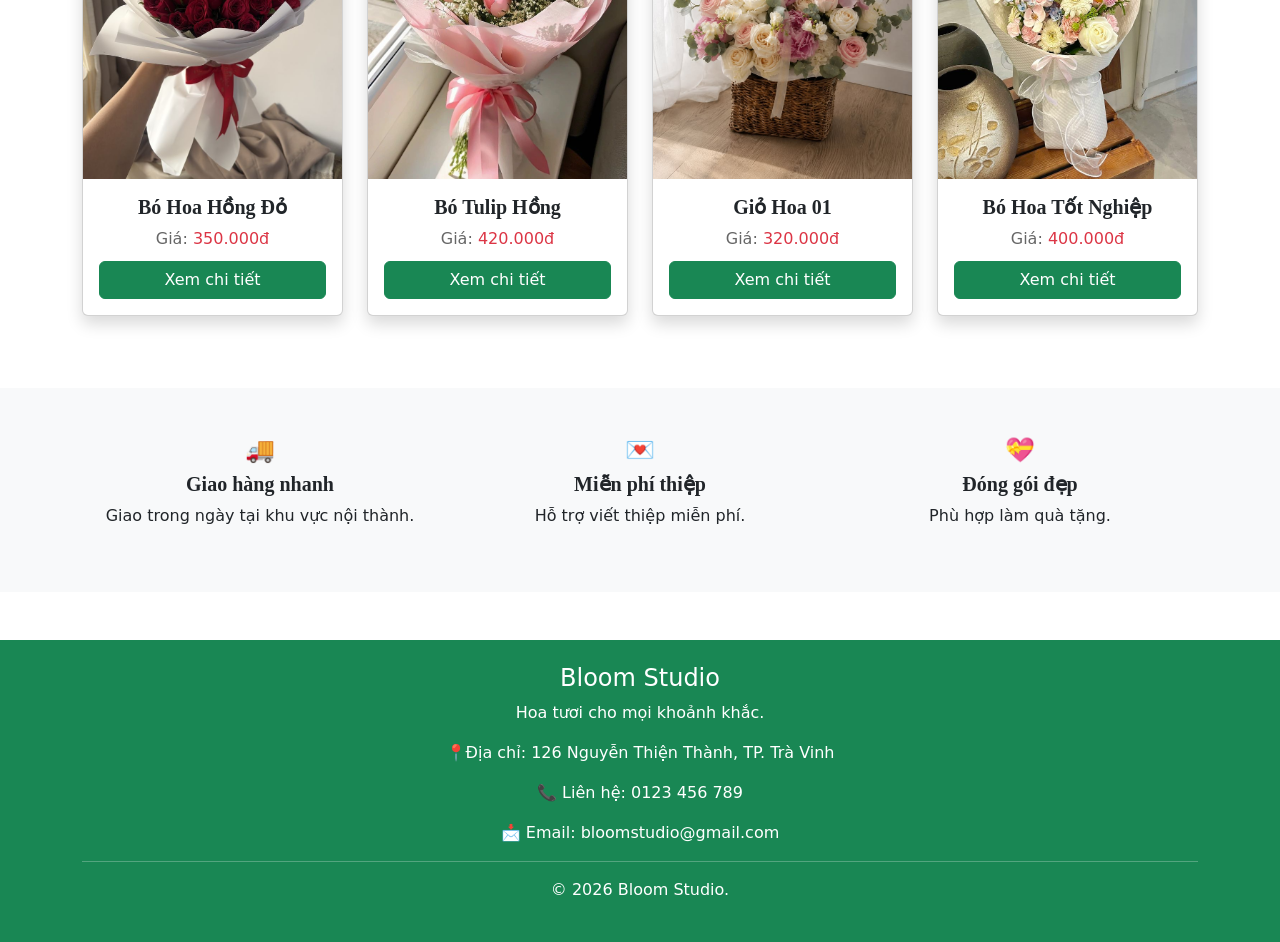
==== commit b2a7328a: "update" ====
--- a/index.html
+++ b/index.html
@@ -7,6 +7,7 @@
         <script src="https://cdn.jsdelivr.net/npm/bootstrap@5.3.8/dist/js/bootstrap.bundle.min.js"></script>
         <link rel="stylesheet" href="css/style.css">
         <title>Bloom Studio - Hoa Tươi</title>
+
 </head>
 <body>
     <!--Thanh điều hướng -->
@@ -27,17 +28,14 @@
                     <li class="nav-item">
                         <a class="nav-link active" href="index.html">Trang chủ</a>
                     </li>
-
                     <li class="nav-item">
                         <a class="nav-link" href="html/san-pham.html">Sản phẩm</a>
                     </li>
-
-                    <li class="nav-item">
-                        <a class="nav-link" href="gioi-thieu.html"> Giới thiệu</a>
-                    </li>
-
-                    <li class="nav-item">
-                        <a class="nav-link" href="lien-he.html">Liên hệ</a>
+                    <li class="nav-item">
+                        <a class="nav-link" href="html/gioi-thieu.html"> Giới thiệu</a>
+                    </li>
+                    <li class="nav-item">
+                        <a class="nav-link" href="html/lien-he.html">Liên hệ</a>
                     </li>
                 </ul>
             </div>
@@ -216,7 +214,8 @@
     <footer class="bg-success text-white mt-5">
         <div class="container py-4 text-center">
             <h4>Bloom Studio</h4>
-            <p> 📍Địa chỉ: Trà Vinh</p>
+            <p>Hoa tươi cho mọi khoảnh khắc.</p>
+            <p> 📍Địa chỉ: 126 Nguyễn Thiện Thành, TP. Trà Vinh</p>
             <p> 📞 Liên hệ: 0123 456 789</p>
             <p> 📩 Email: bloomstudio@gmail.com</p>
             <hr>
--- a/css/style.css
+++ b/css/style.css
@@ -1,3 +1,4 @@
+
 .banner-img{
     width: 100%;
     height: 400px;
@@ -14,6 +15,27 @@
     font-style: italic;
     color: #777;
 }
+
+@import url('https://fonts.googleapis.com/css2?family=Be+Vietnam+Pro:wght@300;400;500;600;700&family=Lora:ital,wght@0,700;1,700&display=swap');
+
+/* Thay đổi font cho các tiêu đề */
+section h2, 
+.category-card h5, 
+.card-body h5, 
+section.bg-light h5 {
+    font-family: "Lora", serif;
+    font-weight: 700;
+}
+.bg-success.text-white.text-center.py-5 h1 {
+    font-family: 'Lora', serif !important;
+    font-weight: 700;
+}
+.product-detail-name {
+    font-family: 'Lora', serif !important;
+    font-weight: 700;
+}
+
+
 /*hoa nổi bật*/
 .card-body{
     display: flex;
@@ -136,6 +158,12 @@
     font-weight:900;
     min-height:50px;
 }
+.product-card .card-body h5 {
+    min-height: 48px;
+    display: flex;
+    align-items: center;
+    justify-content: center;
+}
 /*chi tiết*/
 .product-detail-img {
     width: 100%;
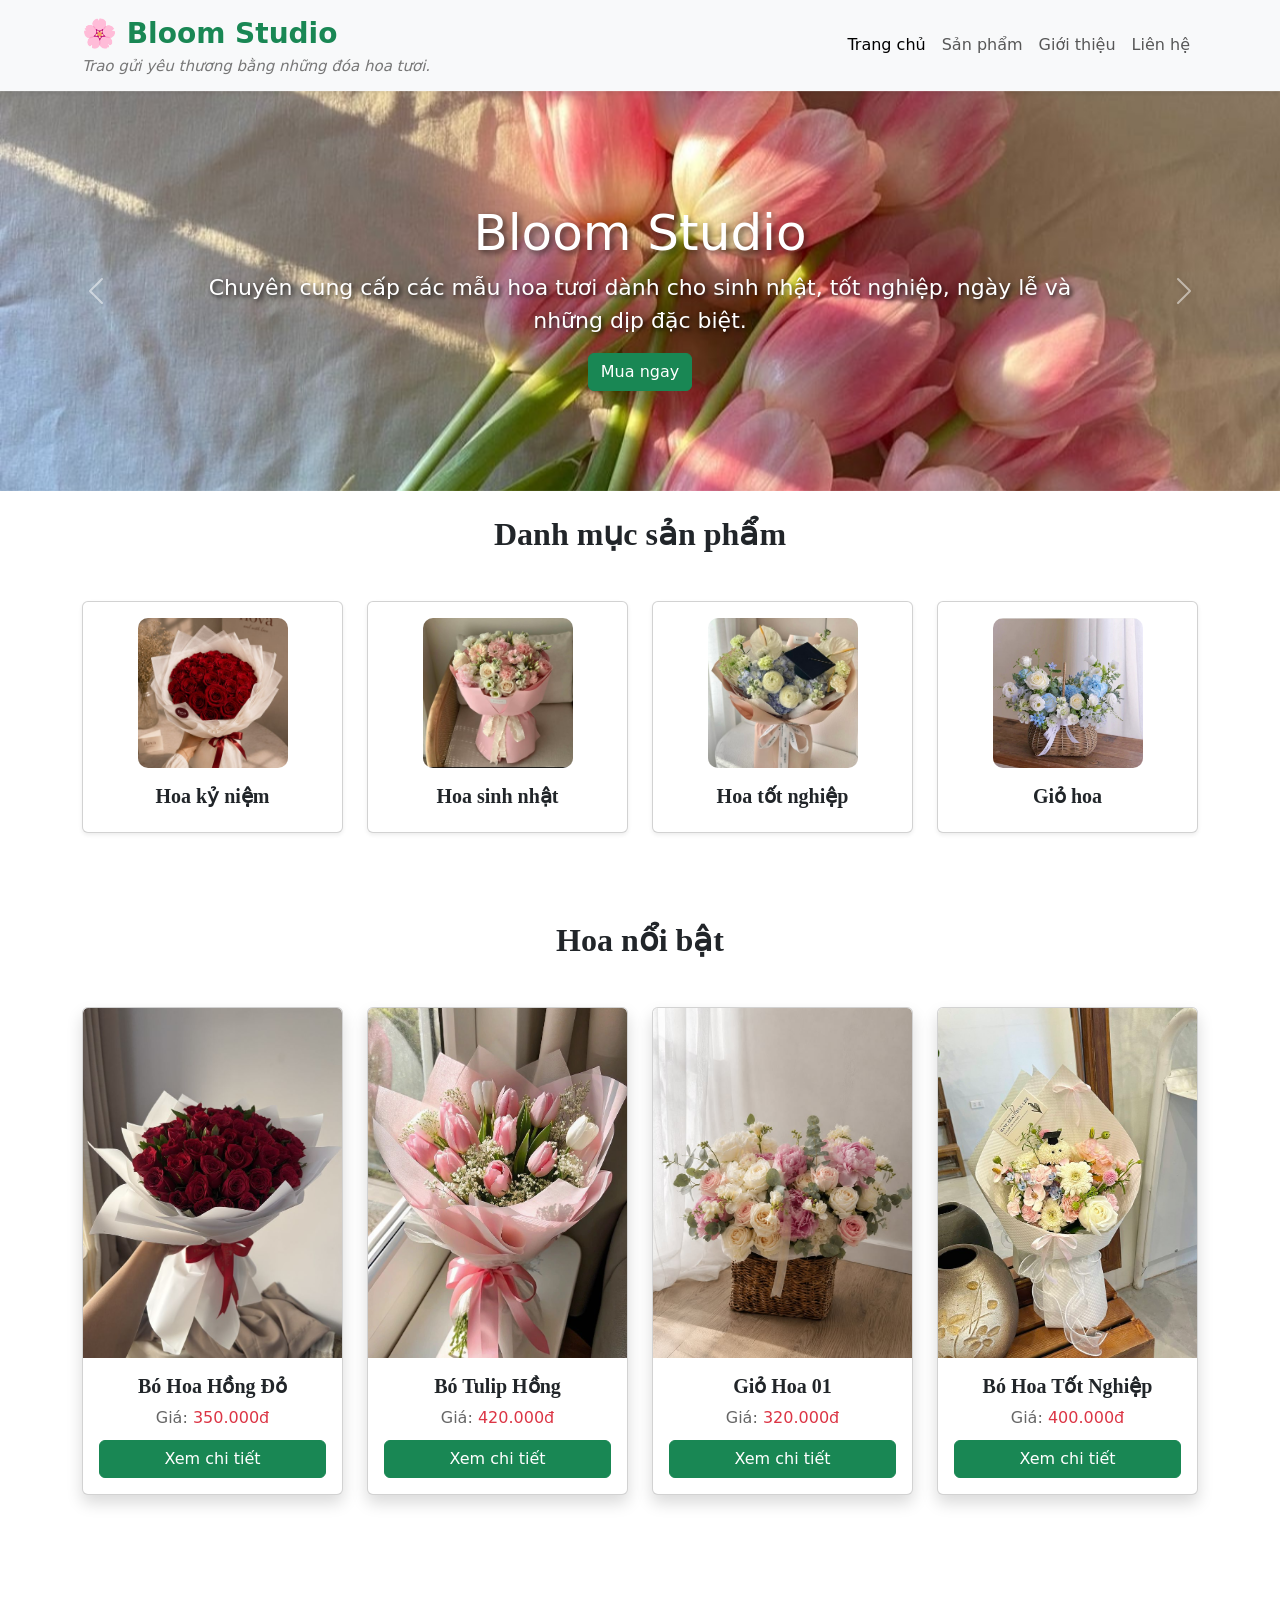
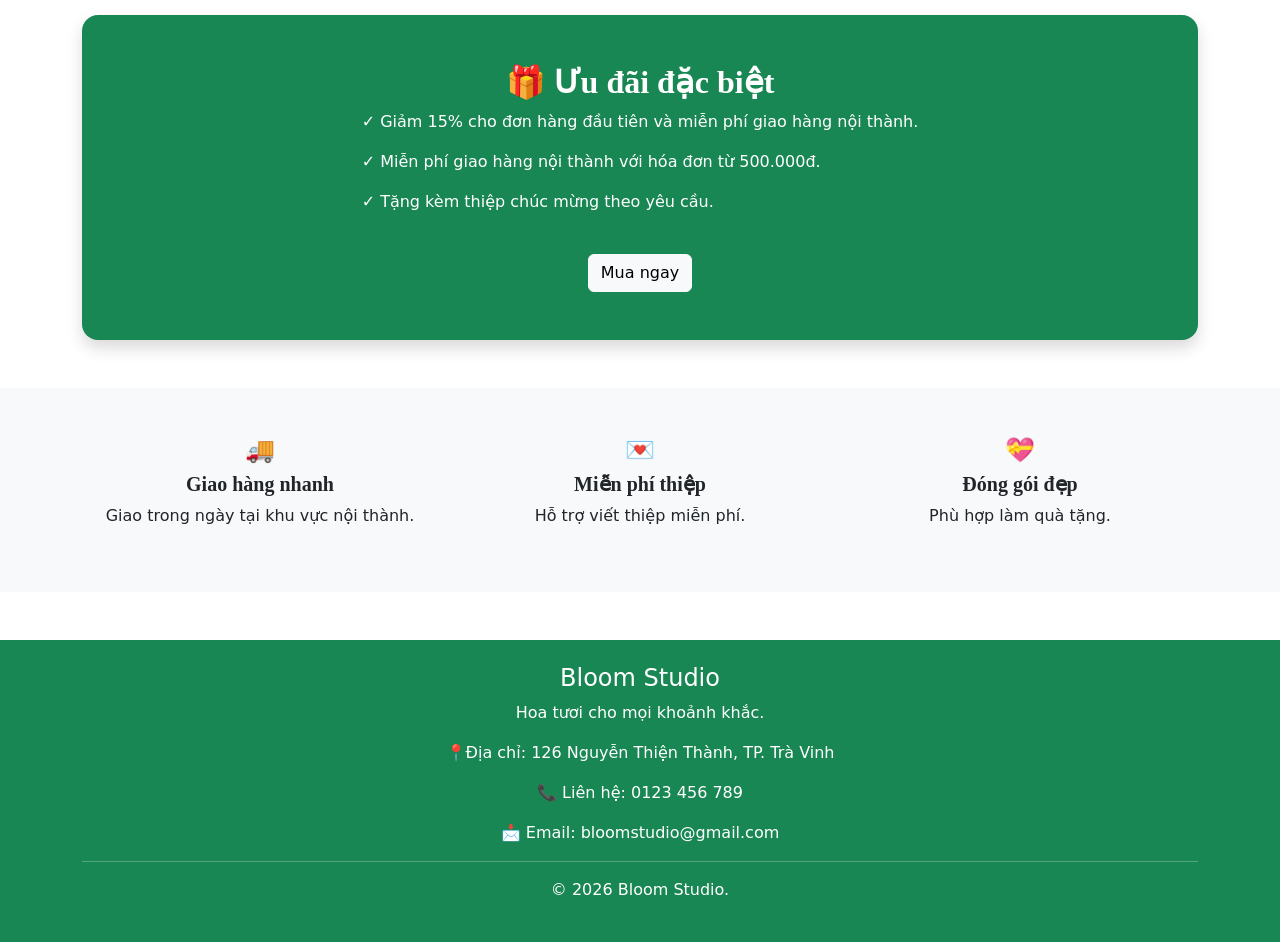
==== commit b545aca4: "update" ====
--- a/index.html
+++ b/index.html
@@ -25,18 +25,10 @@
 
             <div class="collapse navbar-collapse" id="menu">
                 <ul class="navbar-nav ms-auto">
-                    <li class="nav-item">
-                        <a class="nav-link active" href="index.html">Trang chủ</a>
-                    </li>
-                    <li class="nav-item">
-                        <a class="nav-link" href="html/san-pham.html">Sản phẩm</a>
-                    </li>
-                    <li class="nav-item">
-                        <a class="nav-link" href="html/gioi-thieu.html"> Giới thiệu</a>
-                    </li>
-                    <li class="nav-item">
-                        <a class="nav-link" href="html/lien-he.html">Liên hệ</a>
-                    </li>
+                    <li class="nav-item"><a class="nav-link active" href="index.html">Trang chủ</a></li>
+                    <li class="nav-item"><a class="nav-link" href="html/san-pham.html">Sản phẩm</a></li>
+                    <li class="nav-item"><a class="nav-link" href="html/gioi-thieu.html"> Giới thiệu</a></li>
+                    <li class="nav-item"><a class="nav-link" href="html/lien-he.html">Liên hệ</a></li>
                 </ul>
             </div>
         </div>
@@ -123,6 +115,56 @@
         </div>
     </section>
 
+    <!--sản phẩm nổi bật-->
+    <section class="container py-5">
+        <h2 class="text-center mb-5">Hoa nổi bật</h2>
+        <div class="row">
+            <div class="col-lg-3 col-md-6 mb-4">
+                <div class="card shadow h-100">
+                    <img src="assets/hoa1.jpg"class="card-img-top">
+                    <div class="card-body">
+                        <h5>Bó Hoa Hồng Đỏ</h5>
+                        <p> Giá: <span class="text-danger"> 350.000đ </span> </p>
+                        <a href="html/chi-tiet.html?id=1" class="btn btn-success">Xem chi tiết</a>
+                    </div>
+                </div>
+            </div>
+
+            <div class="col-lg-3 col-md-6 mb-4">
+                <div class="card shadow h-100">
+                    <img src="assets/hoa2.jpg" class="card-img-top">
+                    <div class="card-body">
+                        <h5>Bó Tulip Hồng</h5>
+                        <p> Giá: <span class="text-danger"> 420.000đ </span></p>
+                        <a href="html/chi-tiet.html?id=6"class="btn btn-success">Xem chi tiết</a>
+                    </div>
+                </div>
+            </div>
+
+            <div class="col-lg-3 col-md-6 mb-4">
+                <div class="card shadow h-100">
+                    <img src="assets/hoa3.jpg" class="card-img-top">
+                    <div class="card-body">
+                        <h5>Giỏ Hoa 01</h5>
+                        <p> Giá: <span class="text-danger"> 320.000đ</span> </p>
+                        <a href="html/chi-tiet.html?id=15"class="btn btn-success"> Xem chi tiết</a>
+                    </div>
+                </div>
+            </div>
+
+            <div class="col-lg-3 col-md-6 mb-4">
+                <div class="card shadow h-100">
+                    <img src="assets/hoa4.jpg" class="card-img-top">
+                    <div class="card-body">
+                        <h5>Bó Hoa Tốt Nghiệp</h5>
+                        <p> Giá: <span class="text-danger"> 400.000đ</span> </p>
+                        <a href="html/chi-tiet.html?id=11"class="btn btn-success"> Xem chi tiết</a>
+                    </div>
+                </div>
+            </div>
+        </div>
+    </section>
+
     <section class="container py-5">
         <div class="bg-success text-white rounded-4 p-5 text-center shadow">
             <h2>&#127873; Ưu đãi đặc biệt</h2>
@@ -133,56 +175,6 @@
             </div>
             <div class="mt-4">
                 <a href="html/san-pham.html" class="btn btn-light"> Mua ngay</a>
-            </div>
-        </div>
-    </section>
-
-    <!--sản phẩm nổi bật-->
-    <section class="container py-5">
-        <h2 class="text-center mb-5">Hoa nổi bật</h2>
-        <div class="row">
-            <div class="col-lg-3 col-md-6 mb-4">
-                <div class="card shadow h-100">
-                    <img src="assets/hoa1.jpg"class="card-img-top">
-                    <div class="card-body">
-                        <h5>Bó Hoa Hồng Đỏ</h5>
-                        <p> Giá: <span class="text-danger"> 350.000đ </span> </p>
-                        <a href="html/chi-tiet.html?id=1" class="btn btn-success">Xem chi tiết</a>
-                    </div>
-                </div>
-            </div>
-
-            <div class="col-lg-3 col-md-6 mb-4">
-                <div class="card shadow h-100">
-                    <img src="assets/hoa2.jpg" class="card-img-top">
-                    <div class="card-body">
-                        <h5>Bó Tulip Hồng</h5>
-                        <p> Giá: <span class="text-danger"> 420.000đ </span></p>
-                        <a href="html/chi-tiet.html?id=6"class="btn btn-success">Xem chi tiết</a>
-                    </div>
-                </div>
-            </div>
-
-            <div class="col-lg-3 col-md-6 mb-4">
-                <div class="card shadow h-100">
-                    <img src="assets/hoa3.jpg" class="card-img-top">
-                    <div class="card-body">
-                        <h5>Giỏ Hoa 01</h5>
-                        <p> Giá: <span class="text-danger"> 320.000đ</span> </p>
-                        <a href="html/chi-tiet.html?id=15"class="btn btn-success"> Xem chi tiết</a>
-                    </div>
-                </div>
-            </div>
-
-            <div class="col-lg-3 col-md-6 mb-4">
-                <div class="card shadow h-100">
-                    <img src="assets/hoa4.jpg" class="card-img-top">
-                    <div class="card-body">
-                        <h5>Bó Hoa Tốt Nghiệp</h5>
-                        <p> Giá: <span class="text-danger"> 400.000đ</span> </p>
-                        <a href="html/chi-tiet.html?id=11"class="btn btn-success"> Xem chi tiết</a>
-                    </div>
-                </div>
             </div>
         </div>
     </section>
